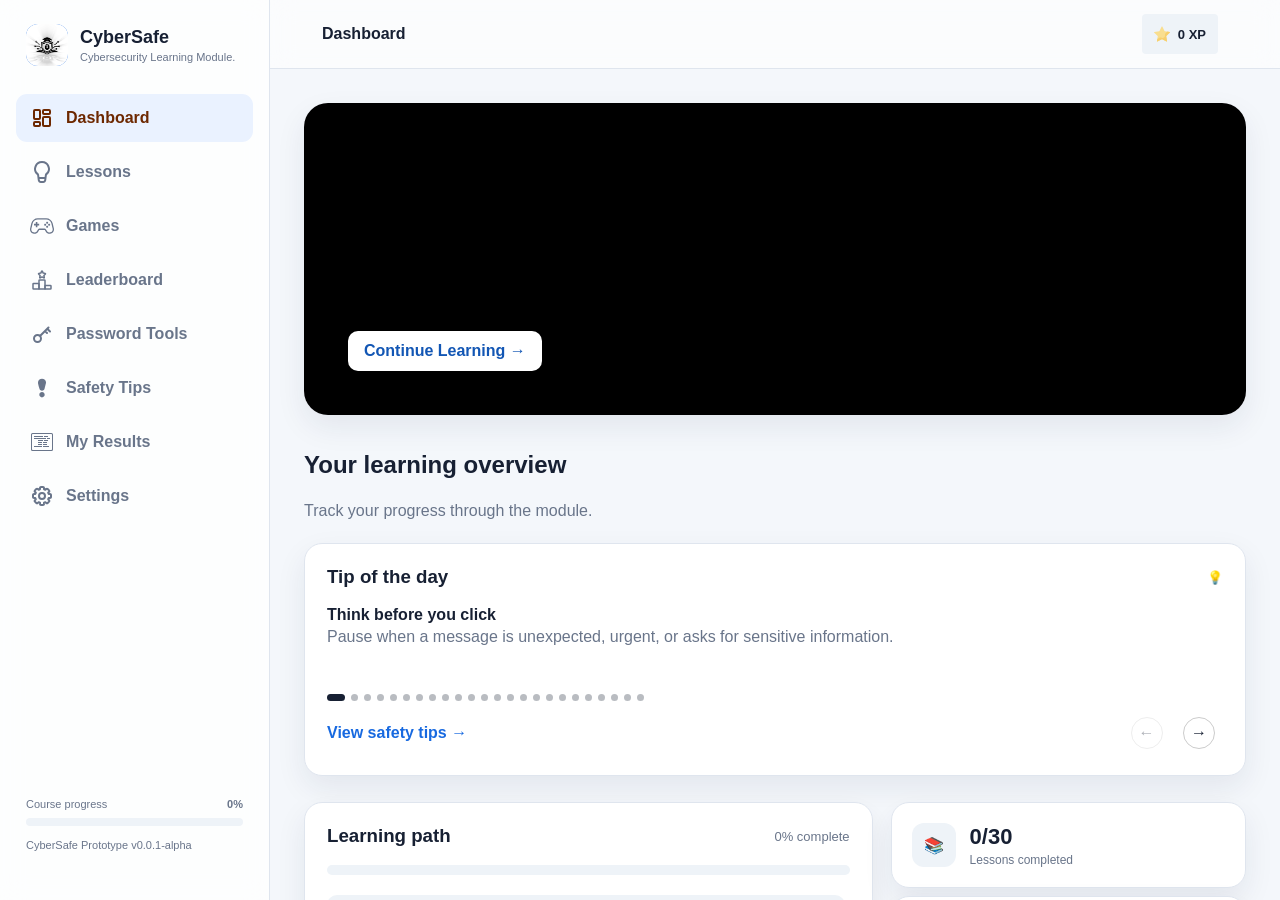
==== index.html @ 7347c038 "Initial commit" ====
<!DOCTYPE html>
<html lang="en">
<head>
  <meta charset="UTF-8">
  <meta name="viewport" content="width=device-width, initial-scale=1.0">
  <meta name="description" content="CyberSafe - Web-based Cybersecurity Learning Module">
  <title>CyberSafe | Cybersecurity Learning Module</title>
  <link rel="stylesheet" href="css/colors.css">
  <link rel="stylesheet" href="css/style.css">
  <link rel="stylesheet" href="css/BLASTACTS.css">
  <link rel="shortcut icon" id="favicon" href="favicon.ico">
</head>
<body>
  <div class="app-shell">
    <aside class="sidebar" id="sidebar">

      <div id="navbar2"></div>
      <div class="brand">
        <img src="" class="brand-icon" id="mainicon" alt="CS">
        <div>
          <strong id="titlename">CyberSafe</strong>
          <span>Cybersecurity Learning Module.</span>
        </div>
      </div>

      <nav class="nav">
        <button class="nav-item active" data-page="dashboard"><img src="img/vector/dashboard.svg" height="24" width="24" class="vector-nav" data-image="dashboard"> Dashboard</button>
        <button class="nav-item" data-page="lessons"><img src="img/vector/bulb.svg" height="24" width="24" class="vector-nav" data-image="bulb"> Lessons</button>
        <button class="nav-item" data-page="interactive"><img src="img/vector/game.svg" height="24" width="24" class="vector-nav" data-image="game"> Games</button>
        <button class="nav-item" data-page="leaderboard"><img src="img/vector/leaderboard.svg" height="24" width="24" class="vector-nav" data-image="leaderboard"> Leaderboard</button>
        <button class="nav-item" data-page="password"><img src="img/vector/password.svg" height="24" width="24" class="vector-nav" data-image="password"> Password Tools</button>
        <button class="nav-item" data-page="tips"><img src="img/vector/safety-tips.svg" height="24" width="24" class="vector-nav" data-image="safety-tips"> Safety Tips</button>
        <button class="nav-item" data-page="results"><img src="img/vector/results.svg" height="24" width="24" class="vector-nav" data-image="results"> My Results</button>
        <button class="nav-item" data-page="settings"><img src="img/vector/settings.svg" height="24" width="24" class="vector-nav" data-image="settings"> Settings</button>
      </nav>

      <div class="sidebar-footer">
        <div class="mini-progress">
          <div class="progress-row"><span>Course progress</span><strong id="sideProgress">0%</strong></div>
          <div class="progress-track"><div id="sideProgressBar" class="progress-fill"></div></div>
        </div>
        <p>CyberSafe Prototype v0.0.1-alpha</p>
      </div>
    </aside>

    <main class="main">
      <header id="topbar" class="topbar">
        <div id="navbar"></div>
        <div class="headbar">
          <button class="menu-btn" id="menuBtn" aria-label="Open menu">☰</button>
          <div class="breadcrumb" id="breadcrumb">Dashboard</div>
          <div class="top-actions">
            <div class="flexy-layout">
              <img src="img/vector/expstar.svg" alt="" height="16" width="16" class="vector_icon">
              <span id="topbar-exp">0 XP</span>
            </div>
          </div>
        </div>
      </header>
      <div id="heightmargin"></div>
      <div class="content" id="page-content">
        <section class="page active" id="dashboard">
          <div class="hero">
            <div>
              <span class="eyebrow">CYBERSAFE</span>
              <h1 id="heroTitle">Build your cyber awareness.</h1>
              <p id="heroDescription">Learn how to recognize phishing, scams, unsafe links, weak passwords, and other common online threats.</p>
              <button class="primary-btn" id="heroContinueLearning" data-go="lessons">Continue Learning →</button>
              <div class="hero-game-actions hidden" id="heroGameActions">
                <button class="primary-btn" type="button" onclick="wordHuntStart()">Play Word Hunt</button>
                <button class="primary-btn" type="button" id="heroHypeBlastButton" onclick="gameStart()">Play HYPE BLAST</button>
              </div>
            </div>
            <video id="vid" src="img/hero/CYBERSAFE_PROTOTYPE.mp4" loop autoplay muted></video>
          </div>

          <div class="section-heading">
            <div><h2>Your learning overview</h2><p>Track your progress through the module.</p></div>
          </div>
          <article class="panel tip-panel">
              <div class="panel-title">
                <h3>Tip of the day</h3>
                <span>💡</span>
              </div>

              <div class="daily-tip-content">
                <h4 id="dailyTipTitle"></h4>
                <p id="dailyTip"></p>
              </div>

              <div class="daily-tip-controls">
                <div id="dailyTipDots" class="daily-tip-dots"></div>

                
              </div>
              <div class="daily-tip-navigation">
                  <button class="text-btn" data-go="tips">
                    View safety tips →
                  </button>
                  <div>
                    <button id="dailyTipPrev" class="tip-nav-btn" aria-label="Previous tip">
                      &#8592;
                    </button>
                    <button id="dailyTipNext" class="tip-nav-btn" aria-label="Next tip">
                      &#8594;
                    </button>
                  </div>
                  
                </div>
              
            </article>

          

          <div class="dashboard-grid">
            <article class="panel">
              <div class="panel-title"><h3>Learning path</h3><span id="dashProgressText">0% complete</span></div>
              <div class="large-progress"><div id="dashProgressBar" class="progress-fill"></div></div>
              <div id="learningPath" class="path-list"></div>
            </article>
            <div class="stats-grid">
              <article class="stat-card" onclick="navigate('lessons')"><span class="stat-icon">📚</span><div><strong id="completedLessons">0/5</strong><span>Lessons completed</span></div></article>
              <article class="stat-card" onclick="navigate('interactive')"><span class="stat-icon">✓</span><div><strong id="whbestScore">0%</strong><span>Best Word hunt score</span></div></article>
              <article class="stat-card" onclick="navigate('password')"><span class="stat-icon">🔐</span><div><strong id="passwordChecks">0</strong><span>Password checks</span></div></article>
              <article class="stat-card" onclick="navigate('results')"><span class="stat-icon">⭐</span><div><strong id="points">0</strong><span>Experience</span></div></article>
              <article class="stat-card"><span class="stat-icon">🧱</span><div><strong id="blastHighScore">0</strong><span>HYPE BLAST high score</span></div></article>
            </div>
            

          </div>
          <article class="panel quiz-best-scores">
            <div class="panel-title"><h3>Quiz best scores</h3><span>Modules 1–5 and Final Boss</span></div>
            <div id="dashboardQuizScores" class="quiz-score-list"></div>
          </article>
        </section>

        <section class="page" id="lessons">
          <div class="page-header"><span class="eyebrow">LEARNING</span><h1>Cybersecurity Lessons</h1><p>Complete each short lesson and test what you learned.</p></div>
          <article class="panel lesson-quiz-action" id="lessonQuizAction" aria-live="polite">
            <div>
              <h2 id="lessonQuizActionTitle">Next quiz</h2>
              <p id="lessonQuizActionMessage">Complete lessons to unlock your next quiz.</p>
            </div>
            <button type="button" class="primary-btn" id="lessonQuizActionButton" disabled>Quiz locked</button>
          </article>
          <div id="lessonGrid" class="lesson-grid"></div>
          <div id="lessonDetail" class="panel lesson-detail hidden"></div>
          <article id="quizScoreboard" class="panel quiz-scoreboard hidden" aria-live="polite"></article>
        </section>

        <section class="page" id="interactive">
          <div class="page-header"><span class="eyebrow">Interactive Activity</span><h1>Games</h1><p>Select your activity and start playing! <b>More practices, More XP!</b></p></div> 
          <article class="activity-grid" id="other-games">
            <div class="activity-card beforestartquiz" id="beforeQuiz">
              <h2>CyberSafe Word Hunt</h2>
              <p>Welcome to the CyberSafe Word Hunt! Test your knowledge of cybersecurity terminology.</p> <p>Brainstorming with hunting word </p>
              <button class="primary-btn" id="startQuiz" onclick="wordHuntStart()">Start Word Hunt</button>
            </div>
            <div class="activity-card beforestartquiz" id="beforeQuiz">
              <h2>CyberSafe Phising Simulator</h2>
              <p>Welcome to the CyberSafe Word Hunt! Test your knowledge of cybersecurity terminology.</p> <p>Brainstorming with simulation of cybersecurity</p>
              <button class="primary-btn" id="phishingStartButton" onclick="phishingStart()">Start Simulation</button>
            </div>
            <div class="activity-card beforestartquiz" id="beforeQuiz">
              <h2>CyberSafe x HYPE BLAST</h2>
              <p>Welcome to the HYPE BLAST! Test your logic with cybersecurity questions.</p>
              <p id="hypeBlastLockMessage">Complete the Final Boss quiz to unlock HYPE BLAST.</p>
              <button class="primary-btn" id="startHypeBlast" onclick="gameStart()" disabled>Locked — complete Final Boss</button>
            </div>
          </article>
          <div class="page-header"><h1>Stock Quiz</h1><p>Select your quiz and start playing! <b>More practices, More XP!</b></p></div> 
          <article class="activity-grid" id="quiz">
            <div class="activity-card beforestartquiz" id="beforeQuiz">
              <h2>Cybersafe Quiz - Module 1</h2>
              <p>Welcome to the CyberSafe Quiz! Test your knowledge of cybersecurity best practices.</p><strong> You need to learn all lessons in module 1 before taking the quiz.</strong>
              <button class="primary-btn" id="startQuiz" data-module-quiz="1" onclick="startQuiz(1)">Retake Quiz</button>
            </div>
            <div class="activity-card beforestartquiz" id="beforeQuiz">
              <h2>Cybersafe Quiz - Module 2</h2>
              <p>Welcome to the CyberSafe Quiz! Test your knowledge of cybersecurity best practices.</p><strong> You need to learn all lessons in module 2 before taking the quiz.</strong>
              <button class="primary-btn" id="startQuiz" data-module-quiz="2" onclick="startQuiz(2)">Retake Quiz</button>
            </div>
            <div class="activity-card beforestartquiz" id="beforeQuiz">
              <h2>Cybersafe Quiz - Module 3</h2>
              <p>Welcome to the CyberSafe Quiz! Test your knowledge of cybersecurity best practices.</p><strong> You need to learn all lessons in module 3 before taking the quiz.</strong>
              <button class="primary-btn" id="startQuiz" data-module-quiz="3" onclick="startQuiz(3)">Retake Quiz</button>
            </div>
            <div class="activity-card beforestartquiz" id="beforeQuiz" >
              <h2>Cybersafe Quiz - Module 4</h2>
              <p>Welcome to the CyberSafe Quiz! Test your knowledge of cybersecurity best practices.</p><strong> You need to learn all lessons in module 4 before taking the quiz.</strong>
              <button class="primary-btn" id="startQuiz" data-module-quiz="4" onclick="startQuiz(4)">Retake Quiz</button>
            </div>
            <div class="activity-card beforestartquiz" id="beforeQuiz">
              <h2>Cybersafe Quiz - Module 5</h2>
              <p>Welcome to the CyberSafe Quiz! Test your knowledge of cybersecurity best practices.</p><strong> You need to learn all lessons in module 5 before taking the quiz.</strong>
              <button class="primary-btn" id="startQuiz" data-module-quiz="5" onclick="startQuiz(5)">Retake Quiz</button>
            </div>
            <div class="activity-card beforestartquiz" id="beforeQuiz">
              <h2>Cybersafe Quiz - Final Boss</h2>
              <p>Welcome to the CyberSafe Quiz! Test your knowledge of cybersecurity best practices.</p><strong> You need to learn all lessons before taking the quiz.</strong>
              <button class="primary-btn" id="startQuiz" data-final-quiz onclick="startQuiz(false)">Retake Quiz</button>
            </div>
          </article>
          
        </section>
        <div class="quiz-card panel" id="quizCard">
          <div id="quizheight"></div>
          <img src="img/vector/exit.svg" class="close-card" onclick="closeQuiz()">
          <div class="quiz-top"><span id="quizNumber">Question 1 of 8</span><span id="quizScore">Score: 0</span><span id="quizTimer" class="quiz-timer" role="timer" aria-label="Time remaining" aria-live="off">15s</span></div>
          <div class="quiz-progress"><div id="quizProgress"></div></div>
          <div id="quizContent"></div>
        </div>
        <section class="page" id="leaderboard">
          <div class="page-header">
            <span class="eyebrow">BEST OVERALL SCORES</span>
            <h1>Leaderboard</h1>
            <p>See the sample top scores and XP earned by your classmates.</p>
          </div>
          <div class="leaderboard-grid">
            <article class="panel leaderboard-panel">
              <div class="panel-title">
                <h2>HYPE BLAST</h2>
                <span>Highest score</span>
              </div>
              <div class="leaderboard-table-wrap">
                <table class="leaderboard-table">
                  <thead>
                    <tr><th scope="col">Rank</th><th scope="col">Student</th><th scope="col">Grade / Strand</th><th scope="col">Section</th><th scope="col">Score</th></tr>
                  </thead>
                  <tbody>
                    <tr><td><span class="leaderboard-rank">01</span></td><th scope="row">Nathan</th><td>12 · STEM</td><td>Reliable</td><td class="leaderboard-score">27,992</td></tr>
                    <tr><td><span class="leaderboard-rank">02</span></td><th scope="row">Juan</th><td>12 · HE</td><td>Innovative</td><td class="leaderboard-score">16,543</td></tr>
                  </tbody>
                </table>
              </div>
            </article>
            <article class="panel leaderboard-panel">
              <div class="panel-title">
                <h2>HIGHEST XP</h2>
                <span>Best XP score</span>
              </div>
              <div class="leaderboard-table-wrap">
                <table class="leaderboard-table">
                  <thead>
                    <tr><th scope="col">Rank</th><th scope="col">Student</th><th scope="col">Grade / Strand</th><th scope="col">Section</th><th scope="col">XP</th></tr>
                  </thead>
                  <tbody>
                    <tr><td><span class="leaderboard-rank">01</span></td><th scope="row">Cheska</th><td>12 · ICT</td><td>Modest</td><td class="leaderboard-score">2,122</td></tr>
                    <tr><td><span class="leaderboard-rank">02</span></td><th scope="row">Nicole</th><td>12 · HUMSS</td><td>Obedient</td><td class="leaderboard-score">1,921</td></tr>
                  </tbody>
                </table>
              </div>
            </article>
          </div>
          <p class="leaderboard-note">Sample leaderboard data for display only.</p>
        </section>

        <section class="page" id="password">
          <div class="page-header"><span class="eyebrow">SECURITY TOOL</span><h1>Password Tools</h1><p>Practice creating stronger passwords and learn why password security matters.</p></div>
          <div class="tools-grid">
            <article class="panel">
              <div class="panel-title"><h3>Password strength checker</h3><span>🔐</span></div>
              <label for="passwordInput">Enter a sample password</label>
              <div class="password-input"><input id="passwordInput" type="password" placeholder="Type a password"><button id="togglePassword">Show</button></div>
              <div class="strength-meter"><div id="strengthBar"></div></div>
              <strong id="strengthLabel">Enter a password</strong>
              <ul id="strengthDetails" class="check-list"></ul>
              <p class="notice">For safety, do not enter a real password you use for an important account.</p>
            </article>
            <article class="panel">
              <div class="panel-title"><h3>Password generator</h3><span>⚙</span></div>
              <label for="lengthRange">Length: <strong id="lengthValue">16</strong></label>
              <input id="lengthRange" type="range" min="8" max="32" value="16">
              <div class="option-list">
                <label><input type="checkbox" id="genUpper" checked> Uppercase letters</label>
                <label><input type="checkbox" id="genNumbers" checked> Numbers</label>
                <label><input type="checkbox" id="genSymbols" checked> Symbols</label>
              </div>
              <div class="generated"><span id="generatedPassword">Click Generate</span><button id="copyPassword">Copy</button></div>
              <button class="primary-btn full" id="generatePassword">Generate Password</button>
            </article>
          </div>
        </section>

        <section class="page" id="tips">
          <div class="page-header"><span class="eyebrow">QUICK REFERENCE</span><h1>Cyber Safety Tips</h1><p>Simple habits that can reduce common cybersecurity risks.</p></div>
          <div id="tipsGrid" class="tips-grid"></div>
        </section>

        <section class="page" id="results">
          <div class="page-header"><span class="eyebrow">YOUR ACTIVITY</span><h1>My Results</h1><p>Review your learning activity and quiz performance.</p></div>
          <div class="results-grid">
            <article class="panel result-main">
              <div class="panel-title"><h3>Overall progress</h3><strong id="resultPercent">0%</strong></div>
              <div class="large-progress"><div id="resultProgressBar" class="progress-fill"></div></div>
              <div class="result-stats">
                <div><strong id="resultLessons">0</strong><span>Lessons</span></div>
                <div><strong id="resultBestWH">0%</strong><span>WH Best score</span></div>
                <div><strong id="resultPhishingBestScore">0%</strong><span>Phishing Best score</span></div>
                <div><strong id="resultPoints">0</strong><span>XP</span></div>
                <div><strong id="resultBlastHighScore">0</strong><span>HYPE BLAST high score</span></div>
              </div>
            </article>
            <article class="panel quiz-best-scores">
              <div class="panel-title"><h3>Quiz best scores</h3><span>Modules 1–5 and Final Boss</span></div>
              <div id="resultsQuizScores" class="quiz-score-list"></div>
            </article>
          </div>
          <article class="panel">
            <div class="panel-title"><h3>Achievements</h3><span>🏆</span></div>
            <div id="badges" class="badges"></div>
          </article>
          <article class="panel activity-panel">
            <div class="panel-title"><h3>Recent activity</h3></div>
            <div id="activityLog"></div>
          </article>
        </section>

        <section class="page" id="settings">
          <div class="page-header"><span class="eyebrow">PREFERENCES</span><h1>Settings</h1><p>Customize the prototype experience.</p></div>
          <div class="panel settings-panel">
            <div class="setting-row"><div><strong>Theme</strong><span>Choose the appearance of CyberSafe.</span></div><select id="themeSelect"><option value="system">System</option><option value="light">Light</option><option value="dark">Dark</option></select></div>
            <div class="setting-row"><div><strong>Reset prototype data</strong><span>Clear lessons, quiz scores, experience, and activity.</span></div><button class="danger-btn" id="resetData">Reset Data</button></div>
          </div>
        </section>
      </div>
    </main>
  </div>

  <!-- Word Hunt Game. Credits from AI and Me from layout-->
  <main class="word-hunt-game" id="wordHuntCard">
    <header class="game-header">
      <div id="navbar3"></div>
      <div class="headercont">
        <img id="restart" type="button" src="img/vector/restart.svg" height="50" width="50">
        <h3>Word Hunt</h3>
        <img id="closewh" src="img/vector/exit.svg" class="close-card" onclick="wordHuntClose()">
      </div>
    
    </header>
    

    
    
    <div class="board-wrapper">
      <div id="board" class="board"
           role="group" aria-label="Word hunt letter grid"></div>
    </div>
    <p id="message" role="status" aria-live="polite">
      Tap a starting letter, then tap the ending letter.
    </p>
    <div class="grid-stats">
          <section class="stats">
            <div class="stat">
              <span>Score</span>
              <strong id="score">0</strong>
            </div>
            <div class="stat">
              <span>Found</span>
              <strong id="found">0 / 8</strong>
            </div>
            <div class="stat">
              <span>Time</span>
              <strong id="timer">02:00</strong>
            </div>
          </section>
        </div>
    <section class="word-section">
      <h2>Words to find</h2>
      <div id="word-list" class="word-list"></div>
    </section>

  </main>
  <!-- Word Hunt Game. Credits from AI and Me from layout-->
  <main class="word-hunt-game" id="phisingCard">
    <div id="navbar4"></div>
    <h3 class="centered-title">CyberSafe Simulator</h3>
    <img  src="img/vector/exit.svg" class="close-card" onclick="phishingClose()">

    <section class="stats">
      <div class="stat">
        <span>Scenario</span>
        <strong id="progress">1 / 5</strong>
      </div>
      <div class="stat">
        <span>Score</span>
        <strong id="phishingscore">0</strong>
      </div>
      <div class="stat">
        <span>Accuracy</span>
        <strong id="accuracy">0%</strong>
      </div>
    </section>

    <section class="email-card" id="game1">
      <div class="card-heading">
        <div>
          <p class="eyebrow">INCOMING MESSAGE</p>
          <h2 id="emailSubject">Loading email...</h2>
        </div>
        <span class="mail-icon">✉</span>
      </div>

      <div class="email-meta">
        <div class="avatar" id="avatar">?</div>
        <div class="sender-info">
          <strong id="sender">Sender</strong>
          <span id="emailAddress">sender@example.com</span>
        </div>
        <span class="tag" id="emailTag">Email</span>
      </div>

      <div class="email-body" id="emailBody"></div>

      <div class="clue-box">
        <strong>Investigator tip</strong>
        <p>Check the sender, links, urgency, requests, and context.</p>
      </div>

      <div class="decision-area" id="decisionArea">
        <h3>What is your assessment?</h3>
        <div class="decision-buttons">
          <button class="btn phishing" data-answer="phishing">
            ⚠ Phishing
          </button>
          <button class="btn legitimate" data-answer="legitimate">
            ✓ Legitimate
          </button>
        </div>
      </div>

      <div id="feedback" class="feedback" hidden aria-live="polite">
        <h3 id="feedbackTitle"></h3>
        <p id="feedbackText"></p>
        <div id="cluesFound"></div>
        <button id="nextBtn" class="btn primary">Next scenario →</button>
      </div>
    </section>

    <section class="rules" id="rules1">
      <h2>Remember these safety rules</h2>
      <ul>
        <li>Verify unexpected messages through an official channel.</li>
        <li>Inspect the actual sender address and link destination.</li>
        <li>Never share passwords or verification codes through email.</li>
        <li>Urgency and threats are common social-engineering tactics.</li>
      </ul>
    </section>

    <section id="results1" class="results" hidden>
      <div class="result-icon">✓</div>
      <p class="eyebrow">SIMULATION COMPLETE</p>
      <h2 id="resultHeading">Well done!</h2>
      <p id="resultSummary"></p>
      <button id="restartBtn" class="btn primary">Try again ↻</button>
    </section>

    
  </main>
  
  <!-- CyberSafe with Collab of HYPE BLAST-->
   <div class="game-content" id="blastCon">
    <div class="close-lay" id="navbar5">
      <img onclick="gameBlasterClose()" class="close-card" alt="close">
    </div>
            <div class="blastLog" id="blastLog">
              <input type="checkbox" id="showLogs">
            <span> Show Logs</span> 
            <h3 id="levelDisplay">Project Codename BLAST-GENEROUS (a.k.a HYPE BLAST)</h3>
            
            
            <h4 id="pieceinf"></h4>
            <p id="datainf"></p>
            </div>
            <div class="overlay"></div>
            <div class="quest">
                <h2>Questions</h2>
                <span id="subtag">Module</span>
                <p id="scenario_quiz" class="quiz-scenario"></p>
                <h3 id="quest-title">Question Title</h3>
                <div id="quest-options">
                    <button id="opt1" class="quest-option">Option 1</button>
                    <button id="opt2" class="quest-option">Option 2</button>
                    <button id="opt3" class="quest-option">Option 3</button>
                    <button id="opt4" class="quest-option">Option 4</button>
                </div>
                <p id="ansfeed" class="quiz-feedback" aria-live="polite"></p>
                <footer class="quest-score-footer" aria-live="polite">
                    <span>Current score: <strong id="questCurrentScore">0</strong></span>
                    <span id="questScorePoints">Correct answer: +500 points</span>
                </footer>
            </div>
            <div class="scorebox" id="scorebox">
                
                <div>
                <div class="score" id="highScore">High Score:</div></div>
                <div class="score" id="scoreDisplay">0</div>
                <div class="score" id="comboDisplay">Combo: 0</div>
            <div class="score" id="questogo">3 left cleared moves to get question</div></div>
            <canvas id="gameCanvas" width="500" height="500"></canvas>
            <canvas id="explosionCanvas"></canvas>
            <div id="pieceSelection">
                <canvas class="pieceCanvas" width="80" height="80" cancelable="true"></canvas>
                <canvas class="pieceCanvas" width="80" height="80" cancelable="true"></canvas>
                <canvas class="pieceCanvas" width="80" height="80" cancelable="true"></canvas>
            </div>
            
        </div>
        <div class="game-over hide" id="game-over">
            <h1>Game Over</h1>
            <table>
                <tr>
                    <th>Your Score</th>
                    <th>Lines Cleared</th>
                    <th>High Score</th>
                </tr>
                <tr>
                    <td id="finalScore">0</td>
                    <td id="finalLines">0</td>
                    <td id="finalHighScoreValue">0</td>
                </tr>
            </table>
            <p id="finalXp" class="game-over-xp">XP earned: 0</p>
            <button class="primary-btn" onclick="tryAgain()">Play Again</button>
            <button class="primary-btn" onclick="gameBlasterClose()">Close</button>
        </div>
  
    
  <div id="overlay"></div>
  <div id="toast" class="toast"></div>
  <!-- CyberSafe JS -->
   <script src="js/password_gen.js"></script>
   <script src="js/data/module1.js"></script>
   <script src="js/data/module2.js"></script>
   <script src="js/data/module3.js"></script>
   <script src="js/data/module4.js"></script>
   <script src="js/data/module5.js"></script>
   <script src="js/data/finalboss.js"></script>
   <script src="js/mainquiz.js"></script>
   <script src="js/otherinteractivity/phisingsimulation.js"></script>
  <script src="js/script.js"></script>
  <!-- Android Bridge / Android App requests -->
  <script>
    let navbarheight = 0;
        function updateMargins() {
            // Confirm the native interface bridge exists
            if (window.AndroidBridge) {
                document.getElementById("titlename").innerHTML = "CyberSafe Android"
                // Get DP measurements directly from Java
                const navBar = window.AndroidBridge.getStatusBarDp();
                
                navbarheight = navBar;
                // Apply heights as padding or margins
                document.getElementById("navbar").style.height = navBar + "px"
                document.getElementById("navbar2").style.height = navBar + "px"
                document.getElementById("navbar3").style.height = navBar + "px"
                document.getElementById("navbar4").style.height = navBar + "px"
                document.getElementById("quizheight").style.height = navBar + "px"
                document.getElementById("navbar5").style.marginTop = navBar + "px"
                document.getElementById("blastLog").style.top = navBar + "px"
                document.getElementById("heightmargin").style.height = document.getElementById("topbar").offsetHeight + "px"
            }
        }
        // Run immediately when script loads or during DOMContentLoaded
        window.addEventListener('DOMContentLoaded', updateMargins);
        document.getElementById("vid").addEventListener("loadeddata", () => {
            if (window.AndroidBridge) {
                AndroidBridge.allowWebView();
            }
        });
    </script>
  <script src="js/data/lessons.js"></script>
  <script src="js/lesson.js"></script>
  <script src="js/otherinteractivity/wordhunt.js"></script>
  <script src="js/data/tips.js"></script>
  <script src="js/dailyTip.js"></script>
  <script src="js/load.js"></script>

  <!-- HYPE-BLAST Base Logic, Front UI Functionality-->
  <!-- Game Grid -->
      <script src="js/grid/canPlacepiece.js"></script>
      <script src="js/grid/checkclearlines.js"></script>
      <script src="js/grid/clearablelines.js"></script>
      <script src="js/grid/placepiece.js"></script>
      <!-- Math Logic -->
      <script src="js/math/clientToGrid.js"></script>
      <script src="js/math/easeInOut.js"></script>
      <script src="js/math/probabilityRandomChoice.js"></script>
      <script src="js/math/gridDistance.js"></script>
      <script src="js/math/pattern.js"></script>
      <script src="js/math/probabilityRandomChoice.js"></script>
      <script src="js/math/randcolors.js"></script>
      <script src="js/math/randomPiece.js"></script>
      <script src="js/math/rotatePiece.js"></script>
      <script src="js/math/score.js"></script>
      <script src="js/math/wait.js"></script>
    <!-- Miscellanous -->
      <script src="js/misc/gameOver.js"></script>
      <script src="js/misc/settings.js"></script>
      <script src="js/misc/showLogs.js"></script>
    <!-- Render -->
      <script src="js/render/gameboard.js"></script>
        <script src="js/render/particle.js"></script>   
      <script src="js/render/piece.js"></script>
        <script src="js/render/tileImages.js"></script>
        <script src="js/render/rainbow.js"></script>
    <!-- User Interactions -->
      <script src="js/userinteractions/mousedown.js"></script>
      <script src="js/userinteractions/mousemove.js"></script>
      <script src="js/userinteractions/mouseup.js"></script>
      <script src="js/userinteractions/touchstart.js"></script>
      <script src="js/userinteractions/touchmove.js"></script>
      <script src="js/userinteractions/touchend.js"></script>
      <!--Load JS -->
      <script src="js/loadcanvas.js"></script>
    <!-- Quiz -->
    <script src="js/quiz.js"></script>
      <script src="localQuiz/mixed.js"></script>
      <script src="localQuiz/mod1.js"></script>
    <script src="localQuiz/mod2.js"></script>
    <script src="localQuiz/mod3.js"></script>
    <script src="localQuiz/mod4.js"></script>
    <script src="localQuiz/mod5.js"></script>
</body>
</html>
---- css/colors.css ----
:root {
    --bg: #f4f7fb;
    --surface: #ffffff;
    --surface-frosted: rgba(255, 255, 255, 0.8);
    --surface-2: #eef3f8;
    --text: #172033;
    --muted: #69758a;
    --border: #dfe5ee;
    --primary: #1769e0;
    --primary-2: #0e4fae;
    --success: #16845b;
    --success-2: #006e25;
    --danger: #c93636;
    --danger-2: #9b2222;
    --shadow: 0 12px 30px rgba(25, 44, 75, .08);
    --radius: 18px;
    --primary-text: #6d2800;
}
body.dark {
    --bg: #10151d; 
    --surface: #171e28; 
    --surface-frosted: rgba(23, 30, 40, 0.8);
    --surface-2: #202a37; 
    --text: #eef3fa;
    --muted: #9aa8ba; 
    --border: #2b3747; 
    --shadow: 0 12px 30px rgba(0,0,0,.18);
    --success: #7cff78;
    --success-2: #16845b;
    --danger: #d84c4c;
    --danger-2: #a84c4c;
    --primary-text: #ffb68d;
}
---- css/style.css ----
* { 
    box-sizing: border-box; 
    -webkit-tap-highlight-color: transparent;
    user-select: none;
    -ms-user-select: none;
}

html { 
    scroll-behavior: smooth; 
    overscroll-behavior: none;
}
body {
    margin: 0;
    font-family: Inter, "Segoe UI", Arial, sans-serif;
    color: var(--text);
    background: var(--bg);
    overscroll-behavior: none; 
    overflow: hidden;
}
button, input, select { 
    font: inherit; 
}
button {
    cursor: pointer; 
}
.app-shell { 
    min-height: 100vh; 
    display: flex; 
}

.sidebar {
    width: 270px; 
    min-height: 100vh; 
    position: fixed; 
    left: 0; 
    top: 0;
    background: var(--surface-frosted); 
    border-right: 1px solid var(--border);
    display: flex; 
    flex-direction: column; 
    padding: 24px 16px; 
    z-index: 20;
    backdrop-filter: blur(12px);
    overscroll-behavior: none;
}
.brand { 
    display: flex; 
    gap: 12px; 
    align-items: center; 
    padding: 0 10px 28px; 
}
.brand-icon {
    width: 42px; 
    height: 42px; 
    border-radius: 12px; 
    display: grid; 
    place-items: center;
    background: var(--primary); 
    color: white; 
    font-weight: 800;
}
.brand strong { 
    display: block; 
    font-size: 18px; 
}
.brand span { 
    display: block;
    color: var(--muted);
    font-size: 11px;
    margin-top: 3px; }

.nav {
    display: grid; 
    gap: 6px; 
}
.nav-item {
    border: 0;
    background: transparent; 
    color: var(--muted); 
    padding: 12px 14px;
    border-radius: 11px; 
    text-align: left; 
    display: flex; 
    gap: 12px; 
    align-items: center;
    font-weight: 650;
}
.nav-item:hover, .nav-item.active { 
    background: #eaf2ff; 
    color: var(--primary-text); 
}
.nav-item span { 
    width: 22px; 
    text-align: center; 
    font-size: 17px; 
}

.sidebar-footer { 
    margin-top: auto; 
    padding: 12px 10px; 
    color: var(--muted); 
    font-size: 11px; 
}
.progress-row { 
    display: flex; 
    justify-content: space-between; 
    gap: 10px; 
    margin-bottom: 8px; 
}
.progress-track, .large-progress, .quiz-progress {
    height: 8px; 
    background: var(--surface-2); 
    border-radius: 99px; 
    overflow: hidden;
}
.progress-fill { 
    height: 100%; 
    width: 0; 
    background: var(--primary); 
    border-radius: inherit; 
    transition: width .3s ease;
}

.main { 
    margin-left: 270px;
    min-width: 0; 
    flex: 1; 
    overflow: auto;
    height: 100vh;

}
.topbar {
    background: rgba(255,255,255,.6); 
    backdrop-filter: blur(12px);
    border-bottom: 1px solid var(--border); 
    position: fixed;
    top: 0; 
    z-index: 10;
    width: calc(100% - 270px);
    overscroll-behavior: none;
}
.headbar {
    height: 68px; 
    display: flex; 
    align-items: center; 
    justify-content: space-between;
    padding: 0 52px; 
}
.breadcrumb { 
    font-weight: 750; 
}
.top-actions { 
    display: flex; 
    align-items: center; 
    gap: 8px; 
    color: var(--muted); 
    font-size: 13px; 
}
.status-dot { 
    width: 8px; 
    height: 8px; 
    background: var(--success); 
    border-radius: 50%; 
}
.menu-btn { 
    display: none; 
    border: 0; 
    background: transparent; 
    font-size: 22px; 
}

.content { 
    max-width: 1280px; 
    margin: auto; 
    padding: 34px; 
    overflow-y: auto;
}
.page { 
    display: none; 
    animation: fade .2s ease; 
}
.page.active { 
    display: block; 
}
@keyframes fade { 
    from { 
        opacity: .4; 
        transform: translateY(4px); 
    } 
    to { 
        opacity: 1;
        transform: none; 
    } 
}
.flexy-layout{
    display: flex;
    align-items: center;
    gap: 8px;
    justify-content: center;
    margin: 0 10px;
    padding: 12px;
    background-color: var(--surface-2);
    border-radius: 4px;
}
#topbar-exp {
    font-weight: 600;
    color: var(--text);
}
.hero {
    display: flex; 
    justify-content: space-between; 
    align-items: center; 
    gap: 30px;
    padding: 44px; 
    border-radius: 24px; 
    color: white;
    background: black;
    box-shadow: var(--shadow); 
    overflow: hidden;
    position: relative;
}

.hero video{
    bottom: 0;
    position: absolute;
    top: 0;
    left: 0;
    width: 100%;
    z-index: 0;
    opacity: 1;
    right: 0;
    object-fit: cover;
    height: 100%;
    transition: opacity 0.3s ease;

}
.hero div{
    z-index: 2;
}
.hero div * {
    opacity: 0;
    transition: opacity 0.3s ease;
}
.hero .hero-game-actions,
.hero:hover div *{
    opacity: 1;
}
.hero:hover video{
    opacity: 0.4;
}
.hero div button{
    opacity: 1;
}
@media (hover: none) and (pointer: coarse) {
    .hero div *{
        opacity: 1;
    }
    .hero video{
        opacity: 0.4;
    }
    
    .autoplay-btn:hover{
        transform: scale(1);
    }
    
    .stat-card:hover{
        scale: 1;
    }
    .stat-card:active{
        scale: 1.03;
    }
    .answer:hover { 
        border-color: inherit; 
        background: inherit; 
    }
}
.hero h1 { 
    font-size: clamp(32px, 4vw, 52px); 
    margin: 8px 0 12px; 
    letter-spacing: -.04em; 
}
.hero p { 
    max-width: 650px; 
    line-height: 1.65; 
}
.hero-shield { 
    font-size: 120px; opacity: .92; 
}
.eyebrow { 
    color: var(--primary-text); 
    font-size: 11px; 
    letter-spacing: .14em; 
    font-weight: 800; 
}
.hero .eyebrow { 
    color: #ffd59d; 
}

.primary-btn, .danger-btn, .text-btn {
    border: 0; 
    border-radius: 10px; 
    padding: 11px 16px; 
    font-weight: 750;
}
.primary-btn { 
    background: var(--primary); 
    color: white; 
}
.hero .primary-btn { 
    background: white; 
    color: #1256b4; 
    margin-top: 12px; 
}
.primary-btn:hover { 
    background: var(--primary-2); 
}
.hero .primary-btn:hover {
    background: #edf5ff; 
}
.text-btn { 
    background: transparent; 
    color: var(--primary); 
    padding-left: 0;
}
.danger-btn { 
    background: #ffecec; 
    color: var(--danger); 
}
.full { 
    width: 100%; 
    margin-top: 16px; 
}

.section-heading, .page-header { 
    margin: 36px 0 20px; 
}
.page-header h1 { 
    font-size: 34px; 
    letter-spacing: -.03em; 
    margin: 6px 0; 
}
.page-header p, .section-heading p { 
    color: var(--muted); 
    margin: 5px 0; 
}

.stats-grid { 
    display: block; 
}
.stat-card, .panel {
    background: var(--surface); 
    border: 1px solid var(--border); 
    border-radius: var(--radius);
    box-shadow: var(--shadow);
    margin: 8px 0;
}
@keyframes lesson-detail-animation {
    from{
        opacity: 0; 
        transform: translate(-50%, -30%);
    }
    to{
        opacity: 1; 
        transform: translate(-50%, -50%);
    }
}

@keyframes lesson-detail-animationOut {
    from{
        opacity: 1; 
        transform: translate(-50%, -50%);
    }
    to{
        opacity: 0; 
        transform: translate(-50%, -30%);
    }
}
.panel.lesson-detail , .quiz-card {
    position: fixed;
    top: 50%;
    left: 50%;
    z-index: 60;
    width:60%;
    transform: translate(-50%, -50%);
    animation: lesson-detail-animation .6s ease;
    overflow: hidden;
}
.stat-card { 
    padding: 20px; 
    display: flex; 
    align-items: center; 
    gap: 14px; 
    cursor: pointer;
    transition: scale 0.3s ease;
}
.stat-card:hover{
    scale: 1.03;
}
.stat-icon { 
    width: 44px; 
    height: 44px; 
    display: grid; 
    place-items: center; 
    background: var(--surface-2); 
    border-radius: 12px; 
}
.stat-card strong { 
    display: block;
    font-size: 22px; 
}
.stat-card span:last-child { 
    display: block; 
    color: var(--muted); 
    font-size: 12px; 
    margin-top: 3px; 
}

.dashboard-grid, .tools-grid, .results-grid { 
    display: grid; 
    grid-template-columns: 1fr 1fr;
    grid-template-areas: "article div"; 
    gap: 18px; 
    align-items: start;
    margin-top: 18px; 
}
.dashboard-grid{
    height: 600px;
    grid-template-columns: 1.6fr 1fr;
}
article.pane{
    grid-area: article;
}
.stats-grid{
    grid-area: div;
}
.panel { 
    padding: 22px; 
}
.panel-title { 
    display: flex; 
    justify-content: space-between; 
    align-items: center; 
    gap: 12px; 
    margin-bottom: 18px; 
}
.panel-title h3 { 
    margin: 0; 
}
.panel-title span, .panel-title strong { 
    color: var(--muted); 
    font-size: 13px; 
}
.panel#lessonQuizAction{
    background: linear-gradient(to right, var(--surface) 70%, rgba(23, 105, 224, 0.4));
}
.large-progress { 
    height: 10px; 
}
.path-list { 
    margin-top: 20px; 
    display: grid; 
    gap: 9px; 
    height: 480px;
    overflow-y: scroll;
}
.path-item {
    display: flex; 
    align-items: center; 
    gap: 12px; 
    padding: 11px;
    border-radius: 10px; 
    background: var(--surface-2);
    margin-right: 5px;
}
.path-check { 
    width: 25px; 
    height: 25px; 
    display: grid; 
    place-items: center; 
    border-radius: 50%; 
    background: #d7e3f5; 
    color: #60708a; 
    font-size: 12px; 
}
.path-item.done .path-check { 
    background: var(--success); 
    color: white; 
}
.tip-panel p { 
    color: var(--muted); 
    line-height: 1.7; 
}

.lesson-grid, .activity-grid { 
    display: grid; 
    grid-template-columns: repeat(3, 1fr); 
    gap: 18px; 
}
.lesson-card , .activity-card { 
    padding: 22px; 
    background: var(--surface); 
    border: 1px solid var(--border); 
    border-radius: var(--radius); 
    box-shadow: var(--shadow);
 }
.lesson-number { 
    color: var(--primary); 
    font-size: 12px; 
    font-weight: 800; 
}
.lesson-card h3 { 
    margin: 8px 0; 
}
.lesson-card p { 
    color: var(--muted); 
    line-height: 1.55; 
    font-size: 14px; 
    min-height: 66px; 
}
.lesson-card .card-footer { 
    display: flex; 
    justify-content: space-between; 
    align-items: center; 
}
.activity-card h2 {
    text-align: center;
}
.activity-card button {
    width: 100%;
}
.badge { 
    padding: 5px 8px; 
    border-radius: 99px; 
    background: var(--surface-2); 
    color: var(--muted); 
    font-size: 11px; font-weight: 700; 
}
.badge.done { 
    background: #dff4ea; 
    color: var(--success); 
}
.lesson-detail { 
    margin-top: 18px; line-height: 1.7; 
}
.lesson-detail h2 { 
    margin-top: 0; 
}
.lesson-detail li {
    margin: 8px 0; 
}

.quiz-card { 
    max-width: 820px; 
    margin: 20px auto; 
    display: none;
}
.quiz-top { 
    display: flex; 
    justify-content: space-between; 
    align-items: center;
    gap: 12px;
    color: var(--muted); 
    font-weight: 700; 
    font-size: 13px; 
    position: relative;
}
.quiz-timer {
    color: var(--primary);
    font-variant-numeric: tabular-nums;
    font-size: 1rem;
}
.quiz-timer.is-urgent {
    color: var(--danger, #d14343);
}
.lesson-icon {
    position: absolute;
    top: 50%;
    left: 90%;
    transform: translate(-50%, -50%);
    height: 100%;
    width: 100%;
    text-align: center;
    font-size: 15rem;
    z-index: 0;
    opacity: 0.3
}
.lesson-detail .lesson-icon{
    z-index: -1;
    opacity: 0.2;
    top: 30%;
}
.lesson-detail .close-card{
    background: none;
}
.lesson-height{
    height: var(--navbar-height);
}
.lesson-card{
    position: relative;
    overflow: hidden;
}
.card-footer{
    position: relative;
    z-index: 1;
}
.quiz-progress { 
    margin: 15px 0 30px; 
}
.quiz-progress div { 
    height: 100%; 
    width: 0; 
    background: var(--primary); 
    transition: width .25s; 
}
.quiz-scoreboard {
    margin-top: 24px;
}
.quiz-scoreboard h2 {
    margin: 0;
}
.scoreboard-chart {
    height: 18px;
    margin: 16px 0;
    overflow: hidden;
    background: var(--surface-2);
    border-radius: 99px;
}
.scoreboard-chart-fill {
    height: 100%;
    background: var(--success);
    border-radius: inherit;
    transition: width .4s ease;
}
.scoreboard-stats {
    display: grid;
    grid-template-columns: repeat(3, minmax(0, 1fr));
    gap: 12px;
}
.scoreboard-stats div {
    padding: 12px;
    background: var(--surface-2);
    border-radius: 8px;
}
.scoreboard-stats strong,
.scoreboard-stats span {
    display: block;
}
.scoreboard-stats strong {
    font-size: 20px;
}
.scoreboard-stats span {
    margin-top: 4px;
    color: var(--muted);
    font-size: 12px;
}
.quiz-best-scores {
    margin-top: 18px;
}
.quiz-score-list {
    display: grid;
    gap: 12px;
}
.quiz-best-score {
    display: grid;
    grid-template-columns: minmax(100px, 1fr) minmax(100px, 2fr) 48px;
    align-items: center;
    gap: 12px;
    font-size: 13px;
}
.quiz-best-score-track {
    height: 10px;
    overflow: hidden;
    background: var(--surface-2);
    border-radius: 99px;
}
.quiz-best-score-fill {
    height: 100%;
    background: var(--primary);
    border-radius: inherit;
    transition: width .3s ease;
}
.quiz-best-score strong {
    text-align: right;
}
.question { 
    font-size: 24px; 
    line-height: 1.35; 
    margin-bottom: 20px; 

}
.scenario { 
    background: var(--surface-2); 
    padding: 16px; 
    border-radius: 12px; 
    line-height: 1.6; 
    margin-bottom: 18px; 
}
.answers { 
    display: grid;
    gap: 10px; 
}
.answer {
    width: 100%; 
    text-align: left; 
    padding: 14px;
    border: 1px solid var(--border);
    border-radius: 11px; 
    background: var(--surface); 
    color: var(--text);
}
.answer:hover { 
    border-color: var(--primary); 
    background: #f3f7ff; 
}
.answer.correct { 
    border-color: var(--success); 
    background: #e8f7f0; 
}
.answer.wrong { 
    border-color: var(--danger); 
    background: #ffeded; 
}
.feedback { 
    margin-top: 16px; 
    padding: 13px; 
    border-radius: 10px; 
}
.feedback.good { 
    background: #e8f7f0; 
    color: var(--success-2); 
}
.feedback.bad { 
    background: #ffeded; 
    color: var(--danger); 
}

.tools-grid { 
    grid-template-columns: 1fr 1fr; 
}
label { 
    display: block; 
    font-weight: 700; 
    font-size: 13px; 
    margin-bottom: 8px; 
}
.password-input { 
    display: flex; 
    border: 1px solid var(--border); 
    border-radius: 10px; 
    overflow: hidden; 
}
.password-input input { 
    min-width: 0; 
    flex: 1; 
    border: 0; 
    outline: 0; 
    padding: 12px; 
    background: var(--surface); 
    color: var(--text); 
}
.password-input button { 
    border: 0; 
    background: var(--surface-2); 
    padding: 0 12px; 
    color: var(--muted); 
}
.strength-meter { 
    height: 9px; 
    background: var(--surface-2); 
    border-radius: 99px; 
    margin: 15px 0 8px; 
    overflow: hidden; 
}
.strength-meter div { 
    height: 100%; 
    width: 0; 
    transition: .2s; 
}
.check-list { 
    padding-left: 18px; 
    color: var(--muted); 
    line-height: 1.8; 
}
.notice { 
    font-size: 12px; 
    color: var(--muted); 
    background: #fff6dd; 
    padding: 10px; border-radius: 9px; 
}
input[type=range] { 
    width: 100%; 
}
.option-list {
    display: grid; 
    gap: 8px; 
    margin: 18px 0; 
}
.option-list label { 
    font-weight: 500; 
}
.quiz-card .close-card{
    display: inline;
    margin: 12px 0;
}
.generated { 
    display: flex; 
    align-items: center; 
    gap: 8px; 
    padding: 13px; 
    background: var(--surface-2); 
    border-radius: 10px; 
}
.generated span { 
    flex: 1; 
    overflow: hidden; 
    text-overflow: ellipsis; 
    white-space: nowrap; 
    font-family: Consolas, monospace; 
}
.generated button { 
    border: 0; 
    background: var(--surface); 
    padding: 7px 10px; 
    border-radius: 7px; 
}

.tips-grid { 
    display: grid; 
    grid-template-columns: repeat(3, 1fr); 
    gap: 16px; 
}
.tip-card { 
    padding: 20px; 
    background: var(--surface); 
    border: 1px solid var(--border); 
    border-radius: var(--radius); 
}
.tip-card .tip-icon { 
    font-size: 28px; 
}
.tip-card h3 { 
    margin-bottom: 8px; 
}
.tip-card p { 
    color: var(--muted); 
    line-height: 1.6; 
}

.result-stats { 
    display: flex;
    flex-wrap: wrap;
    justify-content: center;
    gap: 10px; 
    margin-top: 22px; 
}
.result-stats div { 
    background: var(--surface-2); 
    padding: 14px; 
    border-radius: 10px; 
    text-align: center; 
    min-width: 100px;
}
.result-stats strong { 
    display: block; 
    font-size: 21px; 
}
.result-stats span { 
    color: var(--muted); 
    font-size: 12px; 
}
.badges { 
    display: flex; 
    flex-direction: column; 
    gap: 10px; 
}
.badge-item { 
    padding: 12px; 
    border-radius: 12px; 
    background: var(--surface-2); 
    color: var(--muted); 
    opacity: .5; 
}
.badge-item.unlocked { 
    opacity: 1; 
    background: #fff4c8; 
    color: #765b00; 
}
.activity-panel { 
    margin-top: 18px; 
}
.activity-item { 
    display: flex; 
    justify-content: space-between; 
    gap: 15px; 
    padding: 13px 0;
    border-bottom: 1px solid var(--border); 
}
.activity-item:last-child { 
    border-bottom: 0; 
}
.activity-item span { 
    color: var(--muted); 
    font-size: 12px; 
}

.settings-panel { 
    max-width: 850px; 
}
.setting-row { 
    display: flex; 
    align-items: center; 
    justify-content: space-between; 
    gap: 20px; 
    padding: 20px 0; 
    border-bottom: 1px solid var(--border); 
}
.setting-row:last-child { 
    border-bottom: 0; 
}
.setting-row strong, .setting-row span { 
    display: block; 
}
.setting-row span { 
    color: var(--muted); 
    font-size: 13px; 
    margin-top: 4px; 
}
select { 
    border: 1px solid var(--border); 
    background: var(--surface); 
    color: var(--text); 
    padding: 10px; 
    border-radius: 9px; 
}

.toast {
    position: fixed; 
    right: 24px; 
    bottom: 24px; 
    padding: 13px 17px; 
    background: #172033;
    color: white; 
    border-radius: 10px; 
    opacity: 0; 
    transform: translateY(10px);
    pointer-events: none; 
    transition: .2s; 
    z-index: 100;
}
.toast.show { 
    opacity: 1; transform: none; 
}

.hidden { 
    display: none !important; 
}

body.dark .topbar { 
    background: rgba(23,30,40,.9); 
}
body.dark .nav-item:hover, body.dark .nav-item.active { 
    background: #1e3557; 
}
body.dark .hero .primary-btn { 
    background: #eef3fa; 
    color: #164f9c; 
}
body.dark .notice { 
    background: #3b321a; 
}
.dark .feedback.good { 
    background: #092016; 
    color: #e8f7f0; 
}
.dark .feedback.bad { 
    background: #1f0a0a; 
    color: #ffeded; 
}
@media (hover: hover)  {

    body.dark .answer:hover { 
        background: #1c2c43; 
        color: white;
    }
}
@keyframes overlay-animationOut {
    from{
        opacity: 1; 
        transform: translate3d(0%, 0%,0);
    }
    to{
        opacity: 0; 
        transform: translate3d(0%, 20%, 0);
    }
}
#overlay{
    backdrop-filter: blur(0) brightness(1);
    display: block;
    position: fixed;
    top: 0;
    left: 0;
    right: 0;
    bottom: 0;
    transition: opacity .4s  ease-out, backdrop-filter .4s ease-out;
    z-index: -5;
    opacity: 0;
}
#overlay.activetask{
    z-index: 10;
    backdrop-filter: blur(0) brightness(0.5);
    opacity: 1;
}
#overlay.active{
    z-index: 50;
    backdrop-filter: blur(8px) brightness(0.8);
    opacity: 1;
}
#overlay.blast{
    background-color: var(--surface-frosted);
    opacity: 1;
    z-index: 21;
    backdrop-filter: blur(8px) brightness(0.8);
    animation: overlay-animationOut 0.4s ease-in reverse;
}
.dark .menu-btn{
    filter: invert(100%);
}
.dark .answer.correct{
    color: white;
    background: #16845b;
}
.dark .answer.wrong{
    color: white;
    background: #e62b2b;
}
.module-section .modtitletxt, .module-section span {
    display: block;
    margin: 0px 12px;
}
.module-section{
    position: relative;
}
.autoplay-btn{
    position: absolute;
    right: 5%;
    top: 5%;
    cursor: pointer;
    background-color: var(--surface-2);
    padding: 8px;
    border-radius: 10%;
    transition: transform 0.2s ease;
}
.autoplay-btn:hover{
    transform: scale(1.1);
}
.button-layout{
    margin: 12px 0;
    border-radius: 6px;
    padding: 20px;
    margin: 0px 12px;
    display: inline-block;
}
.button-layout button{
    margin: 0 8px;
    display: inline-block;
}
@keyframes menu-btn-anim {
    0%{
        transform: translateY(-10%);
    }
    100%{
        transform: translateY(5%);
    }
}
@keyframes menu-btn-anim2 {
    0%{
        transform: translateY(-20%);
    }
    100%{
        transform: translateY(0);
    }
}
.stat-card:nth-child(1) .stat-icon { 
    animation: menu-btn-anim 1.2s ease-in-out 100ms infinite alternate;
}
.stat-card:nth-child(2) .stat-icon { 
    animation: menu-btn-anim 1.2s ease-in-out 200ms infinite alternate;
}
.stat-card:nth-child(3) .stat-icon { 
    animation: menu-btn-anim 1.2s ease-in-out 300ms infinite alternate;
}
.stat-card:nth-child(4) .stat-icon { 
    animation: menu-btn-anim 1.2s ease-in-out 400ms infinite alternate;
}
.stat-card:nth-child(5) .stat-icon { 
    animation: menu-btn-anim 1.2s ease-in-out 500ms infinite alternate;
}
.stat-card:nth-child(1) { 
    animation: menu-btn-anim2 0.1s ease-in-out 100ms forwards;
}
.stat-card:nth-child(2) { 
    animation: menu-btn-anim2 0.2s ease-in-out 200ms forwards;
}
.stat-card:nth-child(3) { 
    animation: menu-btn-anim2 0.3s ease-in-out 300ms forwards;
}
.stat-card:nth-child(4) { 
    animation: menu-btn-anim2 0.4s ease-in-out 400ms forwards;
}
.stat-card:nth-child(5) { 
    animation: menu-btn-anim2 0.5s ease-in-out 400ms forwards;
}
.dark #copyPassword{
    color: white;
}
.dark .badge.done{
    background: #16845b; 
    color: white;
}

.primary-btn:disabled {
    opacity: 0.5;
    cursor: not-allowed;
}

@media (max-width: 1000px) {
    .sidebar { 
        transform: translateX(-100%); 
        transition: .25s; box-shadow: var(--shadow); 
    }
    .sidebar.open { 
        transform: none; 
    }
    
    .topbar{
        width: 100%;
    }
    .main { 
        margin-left: 0; 
    }
    .menu-btn { 
        display: block; 
    }
    .headbar { 
        gap: 14px; 
    }
    .stats-grid { 
        grid-template-columns: repeat(2, 1fr); 
    }
    .lesson-grid, .tips-grid { 
        grid-template-columns: repeat(2, 1fr); 
    }
}
@media (max-width: 680px) { 
    .content { 
        padding: 20px 14px; 
    }
    .dashboard-grid{
        height: auto;
    }
    .sidebar{
        width: 75%;
    }
    .headbar {
        padding: 0 16px; 
    }
    .hero {
        padding: 28px; 
    }
    .hero-shield { 
        display: none; 
    }
    .dashboard-grid, .tools-grid, .results-grid { 
        grid-template-columns: 1fr; 
        grid-template-areas: "div" "article";
    }
    .stats-grid, .lesson-grid, .tips-grid, .activity-grid { 
        grid-template-columns: 1fr; 
    }
    .page-header h1 { 
        font-size: 29px; 
    }
    .setting-row { 
        align-items: flex-start; 
        flex-direction: column; 
    }
    .panel.lesson-detail , .quiz-card {
        width: 100%;
        height: 100%; 
        overflow: scroll;
        margin: 0;
        border: none;
        border-radius: 0;
    }
    .panel.lesson-detail::-webkit-scrollbar , .quiz-card::-webkit-scrollbar{
        display: none;
    }
    .result-stats { 
        grid-template-columns: repeat(2, 1fr); 
    }
    .scoreboard-stats {
        grid-template-columns: 1fr;
    }
    .quiz-best-score {
        grid-template-columns: minmax(78px, 1fr) minmax(60px, 2fr) 42px;
        gap: 8px;
        font-size: 12px;
    }
    .quiz-card .close-card{
        width: 30px;
        height: 30px;
    }
    .button-layout{
        display: flex;
        justify-content: center;
    }
    .button-layout button {
        margin: 4px;
    }
    .autoplay-btn{
        position: static;
    }
    
    .panel#lessonQuizAction{
        background: linear-gradient(to bottom, var(--surface) 70%, rgba(23, 105, 224, 0.4));
    }
    .flexy-layout{
        padding: 6px;
    }

}

.word-hunt-game {
    width: 80%;
    grid-template-columns: repeat(4, 1fr);
    grid-template-rows: repeat(5, 1fr);
    gap: 8px;
    position: fixed;
    top: 50%;
    left: 50%;
    transform: translate(-50%, -50%);
    z-index: 80;
    height: 80%;
    background: var(--surface);
    border-radius: 14px;
    box-shadow: var(--shadow);
    border-radius: 12px;
    padding: 50px;
    align-items: center;
    display: none;
}

.word-hunt-game.active {
    display: grid;
    animation: lesson-detail-animation .6s ease;
}
.game-header {
    grid-column-start: 4;
    grid-row-start: 1;
  text-align: center;
  margin-bottom: 24px;
  
}

.logo {
  color: var(--accent);
  font-weight: 800;
  letter-spacing: 1px;
}

h1 {
  font-size: clamp(1.6rem, 5vw, 2.2rem);
  margin: 12px 0 8px;
}

p {
  color: var(--muted);
  line-height: 1.5;
}

.stats {
    display: grid;
    grid-template-columns: repeat(3, 1fr);
    gap: 10px;
}

.grid-stats {
    grid-column-start: 4;
    grid-row-start: 3;
}

.stat {
  background: var(--panel);
  border: 1px solid #273751;
  padding: 14px 8px;
  border-radius: 14px;
  text-align: center;
}

.stat span {
  display: block;
  font-size: 0.8rem;
  color: var(--muted);
}

.stat strong {
  display: block;
  font-size: 1.35rem;
  margin-top: 5px;
}

#timer {
  color: var(--accent);
}

#message {
  min-height: 48px;
  text-align: center;
  margin: 18px 0;
}

.board-wrapper {
  width: 80%;
  border-radius: 14px;
  grid-column: span 3 / span 3;
    grid-row: span 5 / span 5;
}

.board {
  display: grid;
  grid-template-columns: repeat(13, minmax(0, 1fr));
  gap: 3px;
  padding: 8px;
  background: var(--panel);
  border-radius: 14px;
  user-select: none;
  -webkit-user-select: none;
}

.cell {
  display: grid;
  place-items: center;
  aspect-ratio: 1;
  min-width: 0;
  padding: 0;
  border: 1px solid transparent;
  border-radius: 5px;
  background: var(--cell);
  color: var(--text);
  font: 700 clamp(0.58rem, 2.5vw, 2rem) monospace;
  cursor: crosshair;
  touch-action: none;
  user-select: none;
  -webkit-user-select: none;
}


.cell:hover,
.cell:focus-visible {
  border-color: var(--accent);
  outline: none;
}
.cell.selected {
  background: #40d9ff;
  border-color: #146582;
}
.dark .cell.selected {
  background: #146582;
  border-color: #40d9ff;
}

.cell.found {
  background: #145b46;
  color: #51e6a3;
  border-color: #278767;
}

.word-section {
  margin: 24px 0;
  grid-row: span 2 / span 2;
    grid-column-start: 4;
    grid-row-start: 4;
    overflow-y: auto;
}
::-webkit-scrollbar {
  width: 6px;
}
::-webkit-scrollbar-thumb {
  background: var(--border);
  border-radius: 3px;
}
.word-section h2 {
  font-size: 1.1rem;
}

.word-list {
  display: flex;
  flex-wrap: wrap;
  gap: 9px;
}

.word {
  padding: 9px 12px;
  border-radius: 9px;
  background: var(--panel);
  border: 1px solid #273751;
  color: var(--text);
  font-size: 0.85rem;   
  font-weight: 650;
}

.word.found {
  color: var(--green);
  text-decoration: line-through;
  border-color: #278767;
}

#restart {
    padding: 14px;
    border: 0;
    border-radius: 12px;
    cursor: pointer;
}

#restart:hover {
  filter: brightness(1.1);
}

#restart:focus-visible {
  outline: 2px solid white;
  outline-offset: 3px;
}

/* Reveal hidden words when time runs out */
.cell.revealed {
  background: #59421c;
  color: #ffdb83;
  border-color: #d9a441;
}

/* Distinguish revealed words from found words */
.word.revealed-word {
  background: #382d1b;
  color: #ffdb83;
  border-color: #d9a441;
  text-decoration: underline;
  text-decoration-style: dashed;
}
.word-hunt-game p#message {
    grid-column-start: 4;
    grid-row-start: 2;
}   

.cell.correct {
  background-color: #22c55e;
  color: #ffffff;
  border-color: #16a34a;
}


.word.found {
  color: #16a34a;
  background-color: #dcfce7;
  border: 1px solid #22c55e;
  text-decoration: line-through;
  opacity: 1;
}

.hero p {
    color: white;
}
.close-card{
    width: 30px;
    margin: 16px;
    background: var(--surface);
    height: 30px;
    cursor: pointer;
    opacity: 0.7;
}
.close-card:hover{
    opacity: 1;
}

.daily-tip-content {
  min-height: 76px;
  overflow: hidden;
}

#dailyTip {
  margin: 0;
  line-height: 1.6;
  animation: dailyTipEnter 250ms ease;
}

#dailyTipTitle{
    margin: 0;
    animation: dailyTipEnter 250ms ease;
    width: 100%;
}

.daily-tip-controls {
  display: flex;
  align-items: center;
  justify-content: space-between;
  gap: 12px;
  margin: 12px 0;
}

.daily-tip-dots {
  display: flex;
  align-items: center;
  gap: 6px;
}
.headercont .close-card{
    margin: 0;
    height: 50px;
}
.daily-tip-dot {
  width: 7px;
  height: 7px;
  padding: 0;
  border: 0;
  border-radius: 50%;
  background: var(--text);
  opacity: 0.3;
  cursor: pointer;
}

.daily-tip-dot.active {
  width: 18px;
  border-radius: 8px;
  opacity: 1;
}

.daily-tip-navigation {
  display: flex;
  gap: 8px;
  align-items: center;
  justify-content: space-between;
}

.tip-nav-btn {
  width: 32px;
  height: 32px;
  border: 1px solid var(--border-color, #ccc);
  border-radius: 50%;
  background: transparent;
  color: inherit;
  cursor: pointer;
  margin: 0 8px;
}

.tip-nav-btn:disabled {
  opacity: 0.35;
  cursor: not-allowed;
}

.module-progress {
  display: flex;
  align-items: center;
  gap: 10px;
  margin: 30px 12px;
}

.module-progress-text {
  font-size: 0.8rem;
  white-space: nowrap;
  opacity: 0.75;
}

.module-progress-track {
  flex: 1;
  height: 5px;
  overflow: hidden;
  border-radius: 10px;
  background: var(--border-color, #ddd);
}

.module-progress-fill {
  height: 100%;
  border-radius: inherit;
  background: var(--primary-color, #16a34a);
  transition: width 250ms ease;
}
.headercont{
    display: flex;
    justify-content: space-between;
    align-items: center;
}

@keyframes dailyTipEnter {
  from {
    opacity: 0;
    transform: translateY(12px);
  }
  to {
    opacity: 1;
    transform: translateY(0);
  }
}

@media (prefers-reduced-motion: reduce) {
  #dailyTip {
    animation: none;
  }
}

@media (max-width: 540px) {
  .board {
    gap: 2px;
    padding: 5px;
  }

  .cell {
    border-radius: 3px;
    font: 700 clamp(1.5rem, 3.5vw, 18.9rem) sans-serif
  }
  #restart {
    padding: 10px;
    font-size: 0.9rem;
  }
  .board-wrapper {
    width: 100%;
    
  }
  .word-hunt-game{
    width: 100%;
    height: 100%;
    overflow-y: scroll;
  }
  .word-section{
    overflow: hidden;
  }
  .word-section,.stats{
    padding: 0 20px;
  }
  .game-header{
    padding-bottom: 20px;
  }
  .word-hunt-game.active{
    display: block;
    padding: 0;
    padding-top: 20px;
  }
  .word-hunt-game .close-card{
    margin: 0 6px;
  }
  .word-hunt-game .stat{
    padding: 2px;
    border: none;
  }
    .word-list{
        flex-wrap: nowrap;
        margin: 0 12px;
        width: 100%;
        overflow: scroll;
    }
    .word-list::-webkit-scrollbar {
        display: none;
    }
    .word-list::-webkit-scrollbar-thumb {
        display: none;
    }
}



.container {
  width: min(100% - 32px, 760px);
  margin: 36px auto;
}

.intro {
  margin-bottom: 24px;
}

.eyebrow {
  color: var(--blue);
  font-size: 11px;
  font-weight: 800;
  letter-spacing: 1.8px;
}

h1 {
  margin: 4px 0 12px;
  font-size: clamp(30px, 7vw, 44px);
  line-height: 1.2;
}

h1 span {
  color: var(--blue);
}

.intro > p:last-child {
  max-width: 560px;
  color: var(--muted);
}

.stats {
  display: grid;
  grid-template-columns: repeat(3, 1fr);
  gap: 12px;
  margin: 24px 0;
}

.stat,
.email-card,
.rules,
.results {
  border: 1px solid var(--border);
  background: var(--panel);
  border-radius: 18px;
}

.stat {
  padding: 15px;
}

.stat span,
.stat strong {
  display: block;
}

.stat span {
  color: var(--muted);
  font-size: 12px;
}

.stat strong {
  margin-top: 4px;
  font-size: 22px;
}

.email-card {
  padding: clamp(18px, 5vw, 30px);
}

.card-heading {
  display: flex;
  align-items: center;
  justify-content: space-between;
  gap: 12px;
  padding-bottom: 20px;
  border-bottom: 1px solid var(--border);
}

.card-heading .eyebrow {
  margin-top: 0;
}

.card-heading h2 {
  margin: 0;
  font-size: clamp(18px, 4vw, 23px);
}

.mail-icon {
  display: grid;
  place-items: center;
  flex-shrink: 0;
  width: 44px;
  height: 44px;
  border-radius: 12px;
  background: var(--panel-light);
  font-size: 22px;
}

.email-meta {
  display: flex;
  align-items: center;
  gap: 12px;
  padding: 22px 0;
  min-width: 0;
}

.avatar {
  display: grid;
  place-items: center;
  flex-shrink: 0;
  width: 44px;
  height: 44px;
  border-radius: 50%;
  background: #334b6d;
  font-weight: 800;
}

.sender-info {
  min-width: 0;
  flex: 1;
}

.sender-info strong,
.sender-info span {
  display: block;
  overflow-wrap: anywhere;
}

.sender-info span {
  color: var(--muted);
  font-size: 12px;
}

.tag {
  align-self: flex-start;
  border: 1px solid var(--border);
  padding: 3px 8px;
  border-radius: 8px;
  color: var(--muted);
  font-size: 11px;
}

.email-body {
  padding: 20px;
  border-radius: 12px;
  white-space: pre-wrap;
  overflow-wrap: anywhere;
  min-height: 150px;
}
.dark .email-body{
  background: #0e1728;
}
.email-body p {
  margin: 0 0 14px;
}

.email-body .fake-link {
  color: #93c5fd;
  text-decoration: underline;
  overflow-wrap: anywhere;
}

.email-body .email-signature {
  color: var(--muted);
}

.clue-box {
  margin-top: 18px;
  padding: 15px;
  border-left: 3px solid var(--blue);
  border-radius: 8px;
  background: var(--panel-light);
}

.clue-box strong {
  font-size: 13px;
}

.clue-box p {
  margin: 4px 0 0;
  color: var(--muted);
  font-size: 13px;
}

.decision-area {
  margin-top: 25px;
}

.decision-area h3 {
  font-size: 16px;
}

.decision-buttons {
  display: grid;
  grid-template-columns: 1fr 1fr;
  gap: 12px;
}

.btn {
  padding: 13px 16px;
  border: 1px solid var(--border);
  border-radius: 11px;
  background: var(--panel-light);
  color: var(--text);
  font-weight: 700;
  cursor: pointer;
  transition: transform .15s, opacity .15s;
}

.btn:hover {
  transform: translateY(-1px);
}

.btn:focus-visible {
  outline: 2px solid var(--blue);
  outline-offset: 3px;
}

.btn:disabled {
  cursor: not-allowed;
  opacity: .55;
}

.phishing {
  border-color: #7f3447;
  color: var(--danger-2);
}
.dark .phishing{
  background: #381d2b;
  color: #fda4af;
}
.legitimate {
  border-color: #246b56;
  color: var(--success-2);
}
.dark .legitimate{
    
  color: #6ee7b7;
  background: #15352f;
}

.primary {
  width: 100%;
  margin-top: 18px;
  border: none;
  background: #2563eb;
  color: white;
}

.feedback {
  margin-top: 24px;
  padding-top: 20px;
  border-top: 1px solid var(--border);
}

.feedback h3 {
  margin-bottom: 6px;
}

.feedback p {
  color: #cbd5e1;
  white-space: pre-line;
}

.feedback.correct h3 {
  color: var(--green);
}

.feedback.incorrect h3 {
  color: var(--red);
}

#cluesFound {
  color: var(--muted);
  font-size: 13px;
}

.rules {
  margin-top: 24px;
  padding: 22px;
}

.rules h2 {
  margin-top: 0;
  font-size: 18px;
}

.rules li {
  margin: 8px 0;
  color: var(--text);
}

.results {
  margin-top: 24px;
  padding: 28px;
  text-align: center;
}

.result-icon {
  display: grid;
  place-items: center;
  width: 60px;
  height: 60px;
  margin: 0 auto 12px;
  border-radius: 50%;
  background: #15352f;
  color: var(--green);
  font-size: 28px;
}


[hidden] {
  display: none !important;
}
.email-card{
    grid-column: span 3 / span 3;
    grid-row: span 4 / span 9;
    grid-column-start: 1;
    grid-row-start: 2;
    height: 100%;
    overflow-y: scroll;
}
#phisingCard{
    grid-template-columns: repeat(5, 1fr);
    grid-template-rows: repeat(10, 1fr);
    gap: 24px;
}
#phisingCard .close-card{
    position: absolute;
    top: 5%;
    right: 5%;
}
#phisingCard .centered-title{
    grid-column: span 5 / span 5;
    text-align: center;
    grid-row-start: 1;
}
#phisingCard .stats{
    grid-column: span 2 / span 2;
    grid-column-start: 4;
    grid-row-start: 6;
}
#phisingCard .stats.res{
    grid-row-start: 5;
}
#phisingCard .rules{
    height: 100%;
    grid-column: span 2 / span 2;
    grid-row: span 4 / span 4;
    overflow: auto;
    grid-column-start: 4;
    grid-row-start: 7;
}
#phisingCard .results{
    grid-column: span 2 / span 2;
    grid-row: span 3 / span 3;
    grid-column-start: 4;
    grid-row-start: 7;
}
@media (max-width: 680px) {
    #phisingCard{
        padding: 0;
    }
    #phisingCard .close-card{
        position: static;
        margin: 30px;
    }
    #phisingCard .centered-title{
        position: absolute;
        left: 50%;
        margin: 30px 0;;
        transform: translateX(-50%);
    }
    .email-card{
        height: auto;
        overflow: hidden;
    }
  .container {
    margin-top: 24px;
  }

  #phisingCard .stats {
    gap: 8px;
    margin: 0;
    display: grid;
  }

   #phisingCard .stat {
    padding: 12px;
  }

   #phisingCard .stat strong {
    font-size: 19px;
  }

   #phisingCard .email-card {
    border-radius: 14px;
  }

  .email-body {
    padding: 15px;
  }

  .decision-buttons {
    grid-template-columns: 1fr;
  }
  #phisingCard .rules{
    height: auto;
  }
}

.leaderboard-grid {
    display: grid;
    grid-template-columns: repeat(2, minmax(0, 1fr));
    gap: 18px;
}
.leaderboard-panel {
    min-width: 0;
}
.leaderboard-panel .panel-title h2 {
    margin: 0;
    font-size: 18px;
}
.leaderboard-table-wrap {
    overflow-x: auto;
}
.leaderboard-table {
    width: 100%;
    border-collapse: collapse;
    text-align: left;
}
.leaderboard-table th,
.leaderboard-table td {
    padding: 13px 10px;
    border-bottom: 1px solid var(--border);
    white-space: nowrap;
}
.leaderboard-table thead th {
    color: var(--muted);
    font-size: 11px;
    font-weight: 700;
    letter-spacing: .04em;
    text-transform: uppercase;
}
.leaderboard-table tbody th {
    font-weight: 700;
}
.leaderboard-table tbody tr:last-child th,
.leaderboard-table tbody tr:last-child td {
    border-bottom: 0;
}
.leaderboard-rank {
    display: inline-grid;
    min-width: 30px;
    min-height: 30px;
    place-items: center;
    border-radius: 9px;
    background: var(--surface-2);
    color: var(--primary);
    font-weight: 800;
}
.leaderboard-score {
    color: var(--primary);
    font-weight: 800;
    text-align: right;
}
.leaderboard-note {
    color: var(--muted);
    font-size: 12px;
    text-align: right;
}

@media (max-width: 1000px) {
    .leaderboard-grid {
        grid-template-columns: 1fr;
    }
}
---- css/BLASTACTS.css ----
/* HYPE BLAST x CyberSafe collab*/

.game-content{
    color: #fff;
}

#gameCanvas {
    position: fixed;
    background-color: #1a1a1a;
    border: 2px solid #ccc;
    z-index: 0;
    left: 5%;
    top:50%;
    transform: translateY(-50%);
    z-index: 50;
}
#pieceSelection {
    margin-top: 10px;
    z-index: 1;
    position: fixed;
    bottom: 5%;
    right: 5%;
    z-index: 50;
}
#explosionCanvas {
    position: fixed;
    top: 0;
    left: 0;
    width: 100vw;
    height: 100vh;
    pointer-events: none;
    z-index: 1000;
    display: block;
}
.particle {
    position: absolute;
    width: 10px; /* Particle size */
    height: 10px; /* Particle size */
    pointer-events: none; /* Particles should not block clicks */
    opacity: 1;
}
.userlayout {
    display: grid;
    grid-template-areas:
        'playerhighicon playerhighname'
        'playerhighicon deschighplayer';
    background-color: #121233;
    padding: 12px;
    color: black;
    border-radius: 6px;
    color: white;
    border: 2px solid lightblue;
    margin: 8px;
}
.pieceCanvas {
    cursor: pointer;
}
.scorebox{
    position: fixed;
    right: 5%;
    top:  5%;;
    text-align: right;
    z-index: 58;
}
#scoreDisplay{
    font-weight: bold;
    font-size: 32px;
}
.game-content{
    display: none;
}
#comboDisplay{
    font-size: 16px;
}
.top-placed{
    grid-area: playrtopplaced;
}
.playericon{
    grid-area: playerhighicon;
    margin-right: 8px;;
}
.playername{
    grid-area: playerhighname;
    font-weight: bold;
}
.playerscore{
    grid-area: playerhighscore;
}
.descplayer{
    grid-area: deschighplayer;
    font-size: 0.8rem;
}
.playerhighscore{
    font-size: 8px;
    width: 200px;
    display: grid;
    grid-template-areas: 'playrtopplaced playerhighicon playerhighname playerhighscore'
     'playrtopplaced playerhighicon deschighplayer playerhighscore';
    align-items: center;
    grid-template-columns: 1fr 1fr 6fr 1fr;
    margin-top: 10px;

}
#scorehighlight_pc{
    display: none;
    position: fixed;
    right: 5%;
    top: 50%;
    transform: translateY(-50%);
    background: rgba(255,255,255,0.1);
    padding: 15px;
    border-radius: 8px;
}
#scorehighlight_pc header{
    font-size: 8px;
    display: flex;
    justify-content: space-between;;
    align-items: end;
    padding-bottom:4px;
    box-sizing: content-box;
    border-bottom: 1px solid black;
    margin-bottom: 4px;

}
#scorehighlight_pc header h1{
    margin: 0 4px;
}
#overall-user{
    color: rgba(255,255,255,0.8);
}
#overall-players{
    font-size: 18px;
    font-weight: 600;
    color: white;
}
.intro{
    display: flex;
    flex-direction: column;
}
.intro header{
    display: flex;
    align-items: center;
    gap: 1rem;
    padding: 0.5rem 1rem;
    background: rgba(0,0,0,0.5);
}
.title{
    font-size: 2.5rem;
}
.menus{
    flex-grow: 1;
    position: relative;
}

/* navigation list */
.menus ul {
    list-style: none;
    display: flex;
    gap: 1rem;
    margin: 0;
    padding: 0;
}

.menus li a {
    color: #fff;
    text-decoration: none;
    padding: 0.5rem 1rem;
    background: rgba(255,255,255,0.1);
    border-radius: 4px;
    transition: background-color 0.2s;
    display: block;
}

/* hamburger toggle for small screens */
.menu-toggle {
    display: none;
    background: none;
    border: none;
    color: #fff;
    font-size: 1.5rem;
    cursor: pointer;
    padding: 0.5rem;
}
#subtag{
    position: absolute;
    top: 8%;
    right: 5%;
    background-color: rgba(255,255,255,0.08);
    padding: 8px;
    font-size: 0.6rem;
    border-radius: 4px;
}
.quest{
    position: fixed;
    z-index: 59;
    top: 50%;
    left: 50%;
    transform: translate(-50%,-50%);
    padding: 19px;
    background-color: var(--bg);
    color: var(--text);
    border-top: 1px solid rgba(255,255,255,0.1);
    border-radius: 8px;
    width: 75%;
    transition: all  0.2s ease;

}

.overlay{
    position: fixed;
    top: 0;
    left: 0;
    width: 100%;
    height: 100vh;
    backdrop-filter: blur(25px);
    z-index: 59;
    transition: all 0.2s ease;
}
.overlay.hide{
    backdrop-filter: blur(0px);
    z-index: -1;
}
#quest-title{
    font-weight: 400;
    margin: 12px 0;
}

.quiz-scenario,
.quiz-feedback{
    margin: 8px 0;
    line-height: 1.5;
}

.quiz-scenario{
    color: rgba(255,255,255,0.75);
}

.quiz-feedback.correct{
    color: #9fffa0;
}

.quiz-feedback.wrong{
    color: #ff9999;
}

.quiz-feedback{
    font-weight: 600;
}

.quest-score-footer{
    display: flex;
    justify-content: space-between;
    gap: 12px;
    margin-top: 14px;
    padding-top: 12px;
    border-top: 1px solid rgba(255,255,255,0.18);
    color: rgba(255,255,255,0.8);
    font-size: 0.9rem;
}

.quest-score-footer strong{
    color: #fff;
}

#questScorePoints{
    color: #9fffa0;
    font-weight: 700;
    text-align: right;
}

@keyframes ripple-correct {
    from {
        background-color: #0e0e10;
    }
    to {
        background-color: #00aa00;
    }
}

@keyframes ripple-wrong {
    from {
        background-color: #0e0e10;
    }
    to {
        background-color: #aa0000;
    }
}

.quest-option {
    position: relative;
    display: block;
    width: 100%;
    padding: 8px 24px;
    text-align: left;
    margin: 8px 0;
    border: 1px solid var(--border);
    border-radius: 6px;
    background-color: #0e0e10;
    color: white;
    transition: all 0.3s ease;
    overflow: hidden;
}

.quest-option::before{
    content: '';
    position: absolute;
    width: 0%;
    height: 0%;
    z-index: -1;
    top: 50%;
    left: 50%;
    transform: translate(-50%,-50%);
    border-radius: inherit;
}

.quest-option:hover{
    background-color: #1e2a31;
}

/* Mobile touch feedback */


/* Correct answer - Green with ripple */
.quest-option.correct {
    background-color: #00aa00;
    border-color: #00ff00;
    color: #ffffff;
    animation: ripple-correct 0.6s ease-out;
}

/* Wrong answer - Red with ripple */
.quest-option.wrong {
    background-color: #aa0000;
    border-color: #ff0000;
    color: #ffffff;
    animation: ripple-wrong 0.6s ease-out;
}

.quest-options{
    margin: 12px;
}
.intro{
    height: 100vh;  
}
.intro main{
    display: grid;
    grid-template-columns: 1fr 1fr;
    flex-grow: 1;
    justify-content: center;
    align-items: center;
}
.btn{
    grid-column: 1/3;
    position: relative;
}
.btn *{
    position: relative;
    left: 50%;
    top:0;
    transform: translateX(-50%);
    text-align: center;
}

.animateintro{
    display: flex;
    justify-content: center;
    align-items: center;
}
.gameinfo{
    padding: 42px;
}
table, th, td{
    text-wrap: nowrap;
    font-size: 18px;
    padding: 8px;
}
#highScore{
    background-color:#ffff00;
    color:black;
    padding: 6px 12px;
    margin: auto;
    font-weight: bold;
    text-wrap: nowrap;
    width: min-content
}
.game-over{
    border-radius: 12px;
    position: fixed;
    top: 50%;
    left: 50%;
    transform: translate(-50%,-50%);
    padding: 16px 32px;
    background-color: var(--bg);
    color: var(--text);
    border-top: 1px solid rgba(255,255,255,0.1);
    transition: all 0.3s ease;
    z-index: 60;
}

.game-over-xp{
    color: var(--text);
    font-weight: 700;
}

table td{
    text-align: center;
}
table{
    
    background-color: var(--surface);
    margin: 8px;

}
.blastLog{
    position: fixed;
    top: 0;
    z-index: 52;
}
@media (max-width: 600px) {
    #gameCanvas {
        width: 90vw;
        height: 90vw;
    }
    .scorebox{
        width: 100vw;
        text-align: center;
        right:0;
    }
    #pieceSelection{
        right: 0;
        width: 100%;
        bottom: 10%;
        display: flex;
        justify-content: center;
        align-items: center;
    }
    .intro main{
        display: flex;
        flex-direction: column;
    }
    .gameinfo{
        flex-grow:1;
    }
    .btn{
        flex-grow:1;
    }
    .game-over{
        width: 100%;
        border-radius: 0;
        display: flex;
        flex-direction: column;
        padding: 14px 26px;
        text-align: center;
    }
    .game-over button{
        margin: 11px 16px;
    }
    .quest{
        width: 95%;
    }
}
.quest.hide,.game-over.hide{
    top: 150%;
}
@media (hover: hover) {
        
    .quest-option:hover{
        color: white;
    }
}
.close-lay .close-card{
    background-color: none;
    margin: 8px;
}
.close-lay{
    position: fixed;
    top: 5%;
    z-index: 53;
    left: 5%;
    background: var(--surface);
    border-radius: 50%;
}
@media (hover: none) and (pointer: coarse) {
    .quest-option:active {
        background-color: #1e2a31;
        transform: scale(0.98);
    }
}
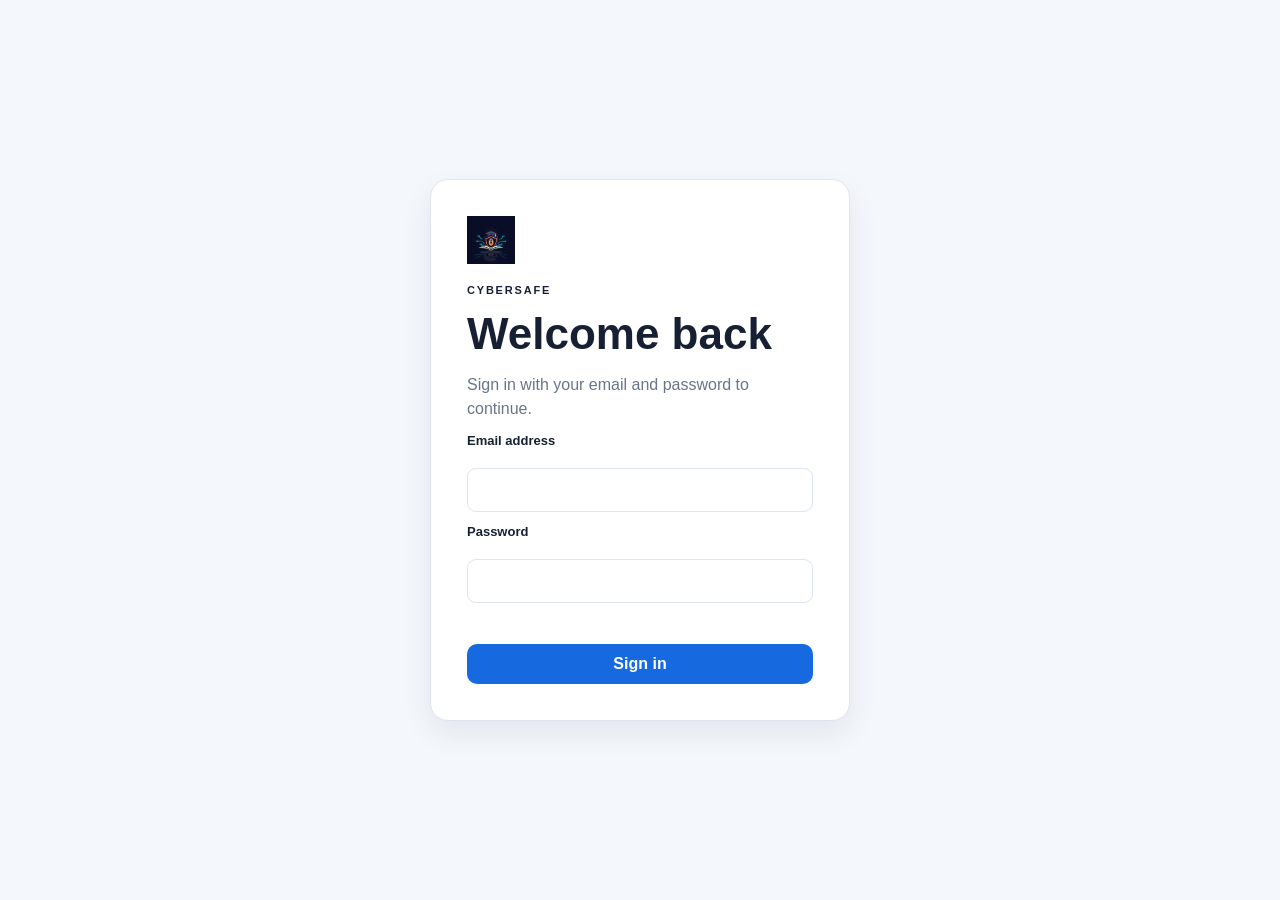
==== commit 4e44d929: "Online mode + new leaderboard" ====
--- a/index.html
+++ b/index.html
@@ -7,10 +7,46 @@
   <title>CyberSafe | Cybersecurity Learning Module</title>
   <link rel="stylesheet" href="css/colors.css">
   <link rel="stylesheet" href="css/style.css">
-  <link rel="stylesheet" href="css/BLASTACTS.css">
+  <link rel="stylesheet" href="css/BLASTGENEROUS.css">
   <link rel="shortcut icon" id="favicon" href="favicon.ico">
 </head>
 <body>
+  <section class="auth-screen" id="authScreen" aria-labelledby="authTitle">
+    <form class="auth-card" id="authForm">
+      <img src="img/icons/cybersecurity_icon.png" alt="" class="auth-logo">
+      <span class="eyebrow">CYBERSAFE</span>
+      <h1 id="authTitle">Welcome back</h1>
+      <p id="authMessage">Sign in with your email and password to continue.</p>
+      <div id="signInFields">
+        <label for="authEmail">Email address</label>
+        <input id="authEmail" name="email" type="email" autocomplete="email" required>
+        <label for="authPassword">Password</label>
+        <input id="authPassword" name="password" type="password" autocomplete="current-password" required>
+      </div>
+      <p class="auth-error" id="authError" role="alert" aria-live="polite"></p>
+      <button type="submit" class="primary-btn" id="authSubmit">Sign in</button>
+      <button type="button" class="primary-btn" id="accountRetry" hidden>Retry loading account</button>
+      <button type="button" class="text-btn" id="accountSignOut" hidden>Sign out</button>
+      <div id="profileSetup" hidden>
+        <label for="profileNickname">Nickname</label>
+        <input id="profileNickname" name="nickname" type="text" autocomplete="nickname" maxlength="40" required disabled>
+        <label for="profileStrand">Strand</label>
+        <select id="profileStrand" name="strand" required disabled>
+          <option value="">Select your strand</option>
+          <option value="STEM">STEM</option>
+          <option value="ICT">ICT</option>
+          <option value="HUMSS">HUMSS</option>
+          <option value="HE">HE</option>
+          <option value="GAS">GAS</option>
+        </select>
+        <label for="profileSection">Section</label>
+        <select id="profileSection" name="section" required disabled>
+          <option value="">Select your section</option>
+        </select>
+        <button type="submit" class="primary-btn" id="profileSubmit">Save profile</button>
+      </div>
+    </form>
+  </section>
   <div class="app-shell">
     <aside class="sidebar" id="sidebar">
 
@@ -173,32 +209,32 @@
             <div class="activity-card beforestartquiz" id="beforeQuiz">
               <h2>Cybersafe Quiz - Module 1</h2>
               <p>Welcome to the CyberSafe Quiz! Test your knowledge of cybersecurity best practices.</p><strong> You need to learn all lessons in module 1 before taking the quiz.</strong>
-              <button class="primary-btn" id="startQuiz" data-module-quiz="1" onclick="startQuiz(1)">Retake Quiz</button>
+              <button class="primary-btn" id="startQuiz" data-module-quiz="1" onclick="startQuiz(1)">Start Quiz</button>
             </div>
             <div class="activity-card beforestartquiz" id="beforeQuiz">
               <h2>Cybersafe Quiz - Module 2</h2>
               <p>Welcome to the CyberSafe Quiz! Test your knowledge of cybersecurity best practices.</p><strong> You need to learn all lessons in module 2 before taking the quiz.</strong>
-              <button class="primary-btn" id="startQuiz" data-module-quiz="2" onclick="startQuiz(2)">Retake Quiz</button>
+              <button class="primary-btn" id="startQuiz" data-module-quiz="2" onclick="startQuiz(2)">Start Quiz</button>
             </div>
             <div class="activity-card beforestartquiz" id="beforeQuiz">
               <h2>Cybersafe Quiz - Module 3</h2>
               <p>Welcome to the CyberSafe Quiz! Test your knowledge of cybersecurity best practices.</p><strong> You need to learn all lessons in module 3 before taking the quiz.</strong>
-              <button class="primary-btn" id="startQuiz" data-module-quiz="3" onclick="startQuiz(3)">Retake Quiz</button>
+              <button class="primary-btn" id="startQuiz" data-module-quiz="3" onclick="startQuiz(3)">Start Quiz</button>
             </div>
             <div class="activity-card beforestartquiz" id="beforeQuiz" >
               <h2>Cybersafe Quiz - Module 4</h2>
               <p>Welcome to the CyberSafe Quiz! Test your knowledge of cybersecurity best practices.</p><strong> You need to learn all lessons in module 4 before taking the quiz.</strong>
-              <button class="primary-btn" id="startQuiz" data-module-quiz="4" onclick="startQuiz(4)">Retake Quiz</button>
+              <button class="primary-btn" id="startQuiz" data-module-quiz="4" onclick="startQuiz(4)">Start Quiz</button>
             </div>
             <div class="activity-card beforestartquiz" id="beforeQuiz">
               <h2>Cybersafe Quiz - Module 5</h2>
               <p>Welcome to the CyberSafe Quiz! Test your knowledge of cybersecurity best practices.</p><strong> You need to learn all lessons in module 5 before taking the quiz.</strong>
-              <button class="primary-btn" id="startQuiz" data-module-quiz="5" onclick="startQuiz(5)">Retake Quiz</button>
+              <button class="primary-btn" id="startQuiz" data-module-quiz="5" onclick="startQuiz(5)">Start Quiz</button>
             </div>
             <div class="activity-card beforestartquiz" id="beforeQuiz">
               <h2>Cybersafe Quiz - Final Boss</h2>
               <p>Welcome to the CyberSafe Quiz! Test your knowledge of cybersecurity best practices.</p><strong> You need to learn all lessons before taking the quiz.</strong>
-              <button class="primary-btn" id="startQuiz" data-final-quiz onclick="startQuiz(false)">Retake Quiz</button>
+              <button class="primary-btn" id="startQuiz" data-final-quiz onclick="startQuiz(false)">Start Quiz</button>
             </div>
           </article>
           
@@ -214,7 +250,7 @@
           <div class="page-header">
             <span class="eyebrow">BEST OVERALL SCORES</span>
             <h1>Leaderboard</h1>
-            <p>See the sample top scores and XP earned by your classmates.</p>
+            <p>Compare the live scores and XP earned by signed-in students.</p>
           </div>
           <div class="leaderboard-grid">
             <article class="panel leaderboard-panel">
@@ -225,12 +261,9 @@
               <div class="leaderboard-table-wrap">
                 <table class="leaderboard-table">
                   <thead>
-                    <tr><th scope="col">Rank</th><th scope="col">Student</th><th scope="col">Grade / Strand</th><th scope="col">Section</th><th scope="col">Score</th></tr>
+                    <tr><th scope="col">Rank</th><th scope="col">Student</th><th scope="col">Strand</th><th scope="col">Section</th><th scope="col">Score</th></tr>
                   </thead>
-                  <tbody>
-                    <tr><td><span class="leaderboard-rank">01</span></td><th scope="row">Nathan</th><td>12 · STEM</td><td>Reliable</td><td class="leaderboard-score">27,992</td></tr>
-                    <tr><td><span class="leaderboard-rank">02</span></td><th scope="row">Juan</th><td>12 · HE</td><td>Innovative</td><td class="leaderboard-score">16,543</td></tr>
-                  </tbody>
+                  <tbody id="blastLeaderboardRows"></tbody>
                 </table>
               </div>
             </article>
@@ -242,17 +275,14 @@
               <div class="leaderboard-table-wrap">
                 <table class="leaderboard-table">
                   <thead>
-                    <tr><th scope="col">Rank</th><th scope="col">Student</th><th scope="col">Grade / Strand</th><th scope="col">Section</th><th scope="col">XP</th></tr>
+                    <tr><th scope="col">Rank</th><th scope="col">Student</th><th scope="col">Strand</th><th scope="col">Section</th><th scope="col">XP</th></tr>
                   </thead>
-                  <tbody>
-                    <tr><td><span class="leaderboard-rank">01</span></td><th scope="row">Cheska</th><td>12 · ICT</td><td>Modest</td><td class="leaderboard-score">2,122</td></tr>
-                    <tr><td><span class="leaderboard-rank">02</span></td><th scope="row">Nicole</th><td>12 · HUMSS</td><td>Obedient</td><td class="leaderboard-score">1,921</td></tr>
-                  </tbody>
+                  <tbody id="xpLeaderboardRows"></tbody>
                 </table>
               </div>
             </article>
           </div>
-          <p class="leaderboard-note">Sample leaderboard data for display only.</p>
+          <p class="leaderboard-note" id="leaderboardStatus" aria-live="polite">Leaderboard loads after sign-in.</p>
         </section>
 
         <section class="page" id="password">
@@ -320,6 +350,8 @@
           <div class="page-header"><span class="eyebrow">PREFERENCES</span><h1>Settings</h1><p>Customize the prototype experience.</p></div>
           <div class="panel settings-panel">
             <div class="setting-row"><div><strong>Theme</strong><span>Choose the appearance of CyberSafe.</span></div><select id="themeSelect"><option value="system">System</option><option value="light">Light</option><option value="dark">Dark</option></select></div>
+            <div class="setting-row"><div><strong>Graphics quality</strong><span>Adjust visual effects for your device.</span></div><select id="graphicsQualitySelect" aria-label="Graphics quality"><option value="low">Low</option><option value="medium">Medium</option><option value="high">High</option></select></div>
+            <div class="setting-row"><div><strong>Student profile</strong><span id="studentProfileSummary">Profile not set</span><span id="signedInEmail">Signed in</span></div><button type="button" class="danger-btn" id="signOut">Sign out</button></div>
             <div class="setting-row"><div><strong>Reset prototype data</strong><span>Clear lessons, quiz scores, experience, and activity.</span></div><button class="danger-btn" id="resetData">Reset Data</button></div>
           </div>
         </section>
@@ -466,7 +498,7 @@
             <div class="blastLog" id="blastLog">
               <input type="checkbox" id="showLogs">
             <span> Show Logs</span> 
-            <h3 id="levelDisplay">Project Codename BLAST-GENEROUS (a.k.a HYPE BLAST)</h3>
+            <h3 id="levelDisplay">HYPE BLAST</h3>
             
             
             <h4 id="pieceinf"></h4>
@@ -529,6 +561,10 @@
   <div id="overlay"></div>
   <div id="toast" class="toast"></div>
   <!-- CyberSafe JS -->
+   <script src="https://www.gstatic.com/firebasejs/10.14.1/firebase-app-compat.js"></script>
+   <script src="https://www.gstatic.com/firebasejs/10.14.1/firebase-auth-compat.js"></script>
+   <script src="https://www.gstatic.com/firebasejs/10.14.1/firebase-firestore-compat.js"></script>
+   <script src="https://www.gstatic.com/firebasejs/10.14.1/firebase-database-compat.js"></script>
    <script src="js/password_gen.js"></script>
    <script src="js/data/module1.js"></script>
    <script src="js/data/module2.js"></script>
@@ -569,7 +605,6 @@
             }
         });
     </script>
-  <script src="js/data/lessons.js"></script>
   <script src="js/lesson.js"></script>
   <script src="js/otherinteractivity/wordhunt.js"></script>
   <script src="js/data/tips.js"></script>
--- a/css/style.css
+++ b/css/style.css
@@ -16,6 +16,70 @@
     background: var(--bg);
     overscroll-behavior: none; 
     overflow: hidden;
+}
+.auth-screen {
+    position: fixed;
+    inset: 0;
+    z-index: 100;
+    display: grid;
+    place-items: center;
+    padding: 20px;
+    background: var(--bg);
+}
+body.authenticated .auth-screen {
+    display: none;
+}
+.auth-card {
+    display: grid;
+    gap: 12px;
+    width: min(100%, 420px);
+    padding: 36px;
+    border: 1px solid var(--border);
+    border-radius: var(--radius);
+    background: var(--surface);
+    box-shadow: var(--shadow);
+}
+#signInFields,
+#profileSetup {
+    display: grid;
+    gap: 12px;
+}
+#signInFields[hidden],
+#profileSetup[hidden] {
+    display: none;
+}
+.auth-logo {
+    width: 48px;
+    height: 48px;
+    margin-bottom: 8px;
+    object-fit: contain;
+}
+.auth-card h1,
+.auth-card p {
+    margin: 0;
+}
+.auth-card label {
+    font-weight: 650;
+}
+.auth-card input,
+.auth-card select {
+    width: 100%;
+    padding: 12px;
+    border: 1px solid var(--border);
+    border-radius: 9px;
+    background: var(--surface);
+    color: var(--text);
+}
+.auth-card .auth-error {
+    min-height: 1.25em;
+    color: var(--danger);
+    font-size: 13px;
+}
+.auth-card .text-btn {
+    justify-self: center;
+}
+body:not(.authenticated) .app-shell {
+    visibility: hidden;
 }
 button, input, select { 
     font: inherit; 
@@ -326,6 +390,11 @@
     background: #ffecec; 
     color: var(--danger); 
 }
+.dark .danger-btn{
+    background: #130707; 
+    color: rgb(245, 172, 172); 
+
+}
 .full { 
     width: 100%; 
     margin-top: 16px; 
@@ -931,6 +1000,34 @@
     color: var(--text); 
     padding: 10px; 
     border-radius: 9px; 
+}
+
+body[data-graphics-quality="low"] {
+    --shadow: none;
+}
+body[data-graphics-quality="low"] .sidebar,
+body[data-graphics-quality="low"] .topbar {
+    backdrop-filter: none;
+}
+body[data-graphics-quality="low"] .hero video {
+    display: none;
+}
+body[data-graphics-quality="low"] .hero div * {
+    opacity: 1;
+}
+body[data-graphics-quality="low"] *,
+body[data-graphics-quality="low"] *::before,
+body[data-graphics-quality="low"] *::after {
+    animation-duration: 0.01ms !important;
+    transition-duration: 0.01ms !important;
+    scroll-behavior: auto !important;
+}
+body[data-graphics-quality="high"] {
+    --shadow: 0 16px 40px rgba(25, 44, 75, .16);
+}
+body[data-graphics-quality="high"] .sidebar,
+body[data-graphics-quality="high"] .topbar {
+    backdrop-filter: blur(18px);
 }
 
 .toast {
--- a/css/BLASTGENEROUS.css
+++ b/css/BLASTGENEROUS.css
@@ -0,0 +1,508 @@
+/* HYPE BLAST x CyberSafe collab*/
+
+.game-content{
+    color: var(--text);
+}
+
+#gameCanvas {
+    position: fixed;
+    background-color: var(--surface);
+    border: 2px solid var(--border);
+    z-index: 0;
+    left: 5%;
+    top:50%;
+    transform: translateY(-50%);
+    z-index: 50;
+}
+#pieceSelection {
+    margin-top: 10px;
+    z-index: 1;
+    position: fixed;
+    bottom: 5%;
+    right: 5%;
+    z-index: 50;
+}
+#explosionCanvas {
+    position: fixed;
+    top: 0;
+    left: 0;
+    width: 100vw;
+    height: 100vh;
+    pointer-events: none;
+    z-index: 1000;
+    display: block;
+}
+.particle {
+    position: absolute;
+    width: 10px; /* Particle size */
+    height: 10px; /* Particle size */
+    pointer-events: none; /* Particles should not block clicks */
+    opacity: 1;
+}
+.userlayout {
+    display: grid;
+    grid-template-areas:
+        'playerhighicon playerhighname'
+        'playerhighicon deschighplayer';
+    background-color: #121233;
+    padding: 12px;
+    color: black;
+    border-radius: 6px;
+    color: white;
+    border: 2px solid lightblue;
+    margin: 8px;
+}
+.pieceCanvas {
+    cursor: pointer;
+}
+.scorebox{
+    position: fixed;
+    right: 5%;
+    top:  5%;;
+    text-align: right;
+    z-index: 58;
+}
+#scoreDisplay{
+    font-weight: bold;
+    font-size: 32px;
+}
+.game-content{
+    display: none;
+}
+#comboDisplay{
+    font-size: 16px;
+}
+.top-placed{
+    grid-area: playrtopplaced;
+}
+.playericon{
+    grid-area: playerhighicon;
+    margin-right: 8px;;
+}
+.playername{
+    grid-area: playerhighname;
+    font-weight: bold;
+}
+.playerscore{
+    grid-area: playerhighscore;
+}
+.descplayer{
+    grid-area: deschighplayer;
+    font-size: 0.8rem;
+}
+.playerhighscore{
+    font-size: 8px;
+    width: 200px;
+    display: grid;
+    grid-template-areas: 'playrtopplaced playerhighicon playerhighname playerhighscore'
+     'playrtopplaced playerhighicon deschighplayer playerhighscore';
+    align-items: center;
+    grid-template-columns: 1fr 1fr 6fr 1fr;
+    margin-top: 10px;
+
+}
+#scorehighlight_pc{
+    display: none;
+    position: fixed;
+    right: 5%;
+    top: 50%;
+    transform: translateY(-50%);
+    background: rgba(255,255,255,0.1);
+    padding: 15px;
+    border-radius: 8px;
+}
+#scorehighlight_pc header{
+    font-size: 8px;
+    display: flex;
+    justify-content: space-between;;
+    align-items: end;
+    padding-bottom:4px;
+    box-sizing: content-box;
+    border-bottom: 1px solid black;
+    margin-bottom: 4px;
+
+}
+#scorehighlight_pc header h1{
+    margin: 0 4px;
+}
+#overall-user{
+    color: rgba(255,255,255,0.8);
+}
+#overall-players{
+    font-size: 18px;
+    font-weight: 600;
+    color: white;
+}
+.intro{
+    display: flex;
+    flex-direction: column;
+}
+.intro header{
+    display: flex;
+    align-items: center;
+    gap: 1rem;
+    padding: 0.5rem 1rem;
+    background: rgba(0,0,0,0.5);
+}
+.title{
+    font-size: 2.5rem;
+}
+.menus{
+    flex-grow: 1;
+    position: relative;
+}
+
+/* navigation list */
+.menus ul {
+    list-style: none;
+    display: flex;
+    gap: 1rem;
+    margin: 0;
+    padding: 0;
+}
+
+.menus li a {
+    color: #fff;
+    text-decoration: none;
+    padding: 0.5rem 1rem;
+    background: rgba(255,255,255,0.1);
+    border-radius: 4px;
+    transition: background-color 0.2s;
+    display: block;
+}
+
+/* hamburger toggle for small screens */
+.menu-toggle {
+    display: none;
+    background: none;
+    border: none;
+    color: #fff;
+    font-size: 1.5rem;
+    cursor: pointer;
+    padding: 0.5rem;
+}
+#subtag{
+    position: absolute;
+    top: 8%;
+    right: 5%;
+    background-color: rgba(255,255,255,0.08);
+    padding: 8px;
+    font-size: 0.6rem;
+    border-radius: 4px;
+}
+.quest{
+    position: fixed;
+    z-index: 59;
+    top: 50%;
+    left: 50%;
+    transform: translate(-50%,-50%);
+    padding: 19px;
+    background-color: var(--bg);
+    color: var(--text);
+    border-top: 1px solid rgba(255,255,255,0.1);
+    border-radius: 8px;
+    width: 75%;
+    transition: all  0.2s ease;
+
+}
+
+.overlay{
+    position: fixed;
+    top: 0;
+    left: 0;
+    width: 100%;
+    height: 100vh;
+    backdrop-filter: blur(25px);
+    z-index: 59;
+    transition: all 0.2s ease;
+}
+.overlay.hide{
+    backdrop-filter: blur(0px);
+    z-index: -1;
+}
+#quest-title{
+    font-weight: 400;
+    margin: 12px 0;
+}
+
+.quiz-scenario,
+.quiz-feedback{
+    margin: 8px 0;
+    line-height: 1.5;
+}
+
+.quiz-scenario{
+    color: rgba(255,255,255,0.75);
+}
+
+.quiz-feedback.correct{
+    color: #040e04;
+}
+
+.quiz-feedback.wrong{
+    color: #1f1111;
+}
+.dark .quiz-feedback.correct{
+    color: #9fffa0;
+}
+
+.dark .quiz-feedback.wrong{
+    color: #ff9999;
+}
+
+.quiz-feedback{
+    font-weight: 600;
+}
+
+.quest-score-footer{
+    display: flex;
+    justify-content: space-between;
+    gap: 12px;
+    margin-top: 14px;
+    padding-top: 12px;
+    border-top: 1px solid var(--border);
+    color: rgba(0,0,0,0.8);
+    font-size: 0.9rem;
+}
+.dark .quest-score-footer{
+    color: rgba(255,255,255,0.8);
+}
+.quest-score-footer strong{
+    color: #000;
+}
+.dark .quest-score-footer strong {
+    color: #fff;
+
+}
+
+#questScorePoints{
+    color: #9fffa0;
+    font-weight: 700;
+    text-align: right;
+}
+
+@keyframes ripple-correct {
+    from {
+        background-color: inherit;
+    }
+    to {
+        background-color: #00aa00;
+    }
+}
+
+@keyframes ripple-wrong {
+    from {
+        background-color: inherit;
+    }
+    to {
+        background-color: #aa0000;
+    }
+}
+
+.quest-option {
+    position: relative;
+    display: block;
+    width: 100%;
+    padding: 8px 24px;
+    text-align: left;
+    margin: 8px 0;
+    border: 1px solid var(--border);
+    border-radius: 6px;
+    background-color: #efefff;
+    color: black;
+    transition: all 0.3s ease;
+    overflow: hidden;
+}
+
+.dark .quest-option{
+    background-color: #0e0e10;
+    color: white;
+}
+
+.quest-option::before{
+    content: '';
+    position: absolute;
+    width: 0%;
+    height: 0%;
+    z-index: -1;
+    top: 50%;
+    left: 50%;
+    transform: translate(-50%,-50%);
+    border-radius: inherit;
+}
+
+
+/* Mobile touch feedback */
+
+
+/* Correct answer - Green with ripple */
+.quest-option.correct {
+    background-color: #00aa00;
+    border-color: #00ff00;
+    color: #ffffff;
+    animation: ripple-correct 0.6s ease-out;
+}
+
+/* Wrong answer - Red with ripple */
+.quest-option.wrong {
+    background-color: #aa0000;
+    border-color: #ff0000;
+    color: #ffffff;
+    animation: ripple-wrong 0.6s ease-out;
+}
+
+.quest-options{
+    margin: 12px;
+}
+.intro{
+    height: 100vh;  
+}
+.intro main{
+    display: grid;
+    grid-template-columns: 1fr 1fr;
+    flex-grow: 1;
+    justify-content: center;
+    align-items: center;
+}
+.btn{
+    grid-column: 1/3;
+    position: relative;
+}
+.btn *{
+    position: relative;
+    left: 50%;
+    top:0;
+    transform: translateX(-50%);
+    text-align: center;
+}
+
+.animateintro{
+    display: flex;
+    justify-content: center;
+    align-items: center;
+}
+.gameinfo{
+    padding: 42px;
+}
+table, th, td{
+    text-wrap: nowrap;
+    font-size: 18px;
+    padding: 8px;
+}
+#highScore{
+    background-color:#ffff00;
+    color:black;
+    padding: 6px 12px;
+    margin: auto;
+    font-weight: bold;
+    text-wrap: nowrap;
+    width: min-content
+}
+.game-over{
+    border-radius: 12px;
+    position: fixed;
+    top: 50%;
+    left: 50%;
+    transform: translate(-50%,-50%);
+    padding: 16px 32px;
+    background-color: var(--bg);
+    color: var(--text);
+    border-top: 1px solid rgba(255,255,255,0.1);
+    transition: all 0.3s ease;
+    z-index: 60;
+}
+
+.game-over-xp{
+    color: var(--text);
+    font-weight: 700;
+}
+
+table td{
+    text-align: center;
+}
+table{
+    
+    background-color: var(--surface);
+    margin: 8px;
+
+}
+.blastLog{
+    position: fixed;
+    top: 0;
+    z-index: 52;
+}
+@media (max-width: 600px) {
+    #gameCanvas {
+        width: 90vw;
+        height: 90vw;
+    }
+    .scorebox{
+        width: 100vw;
+        text-align: center;
+        right:0;
+    }
+    #pieceSelection{
+        right: 0;
+        width: 100%;
+        bottom: 10%;
+        display: flex;
+        justify-content: center;
+        align-items: center;
+    }
+    .intro main{
+        display: flex;
+        flex-direction: column;
+    }
+    .gameinfo{
+        flex-grow:1;
+    }
+    .btn{
+        flex-grow:1;
+    }
+    .game-over{
+        width: 100%;
+        border-radius: 0;
+        display: flex;
+        flex-direction: column;
+        padding: 14px 26px;
+        text-align: center;
+    }
+    .game-over button{
+        margin: 11px 16px;
+    }
+    .quest{
+        width: 95%;
+    }
+}
+.quest.hide,.game-over.hide{
+    top: 150%;
+}
+@media (hover: hover) {
+        
+    .quest-option:hover{
+        color: black;
+        background-color: #c7eaff;
+    }
+    .dark .quest-option:hover{
+        color: white;
+        background-color: #1e2a31;
+    }
+}
+.close-lay .close-card{
+    background-color: none;
+    margin: 8px;
+}
+.close-lay{
+    position: fixed;
+    top: 5%;
+    z-index: 53;
+    left: 5%;
+    background: var(--surface);
+    border-radius: 50%;
+}
+@media (hover: none) and (pointer: coarse) {
+    .quest-option:active {
+        background-color: #1e2a31;
+        transform: scale(0.98);
+    }
+}
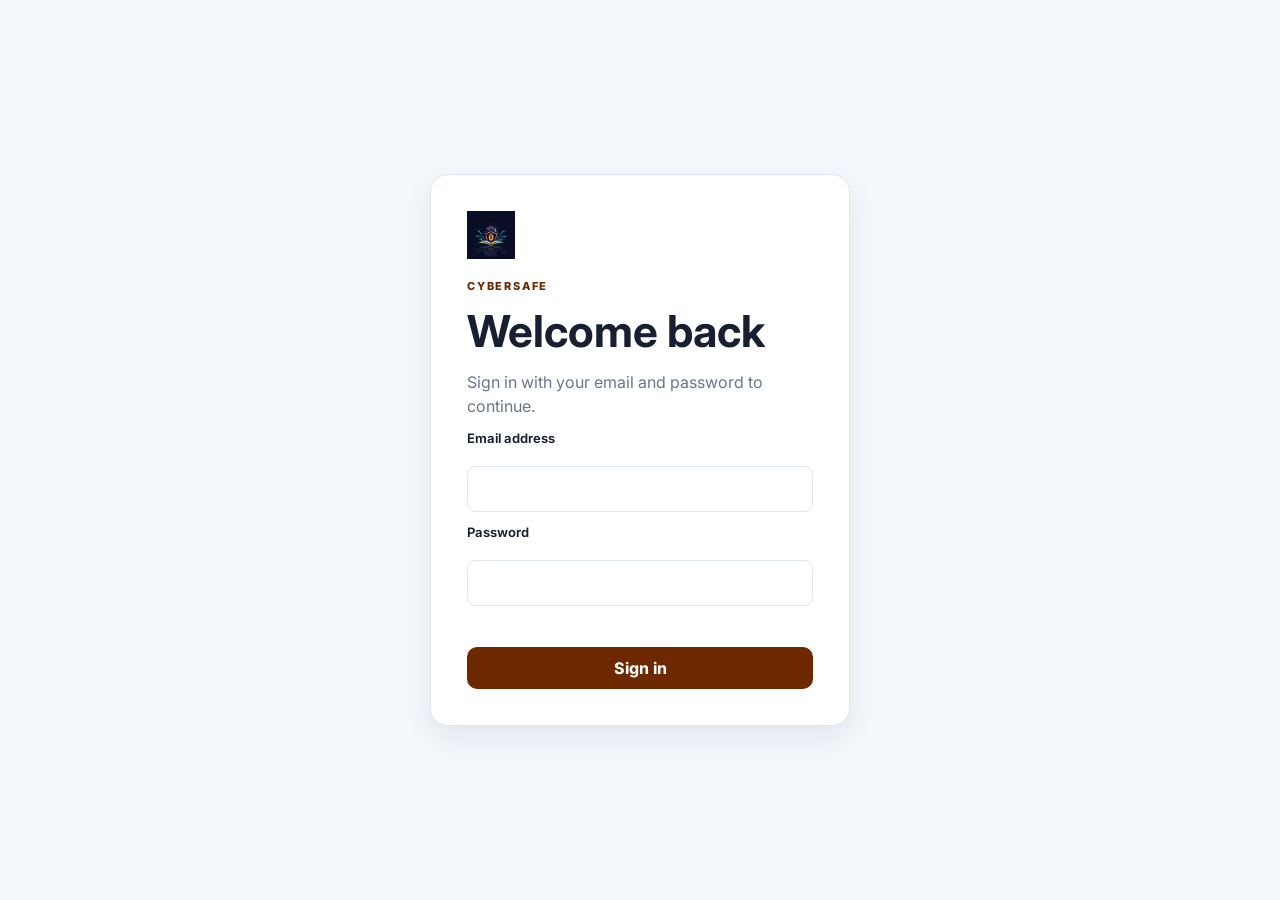
==== commit 34a01398: "update" ====
--- a/index.html
+++ b/index.html
@@ -83,7 +83,7 @@
       <header id="topbar" class="topbar">
         <div id="navbar"></div>
         <div class="headbar">
-          <button class="menu-btn" id="menuBtn" aria-label="Open menu">☰</button>
+          <img class="menu-btn" id="menuBtn" src="img/vector/more-nav.svg">
           <div class="breadcrumb" id="breadcrumb">Dashboard</div>
           <div class="top-actions">
             <div class="flexy-layout">
@@ -650,11 +650,27 @@
       <script src="js/loadcanvas.js"></script>
     <!-- Quiz -->
     <script src="js/quiz.js"></script>
-      <script src="localQuiz/mixed.js"></script>
-      <script src="localQuiz/mod1.js"></script>
-    <script src="localQuiz/mod2.js"></script>
-    <script src="localQuiz/mod3.js"></script>
-    <script src="localQuiz/mod4.js"></script>
-    <script src="localQuiz/mod5.js"></script>
+    <svg style="display: none">
+      <!-- Liquid Glass by DaftPlug https://freefrontend.com/css-liquid-glass/#2026-02-05-liquid-glass-effect-l-->
+  <filter id="container-glass" x="0%" y="0%" width="100%" height="100%">
+    <feTurbulence type="fractalNoise" baseFrequency="0.008 0.008" numOctaves="2" seed="92" result="noise" />
+    <feGaussianBlur in="noise" stdDeviation="0.02" result="blur" />
+    <feDisplacementMap in="SourceGraphic" in2="blur" scale="77" xChannelSelector="R" yChannelSelector="G" />
+  </filter>
+  <filter id="btn-glass" primitiveUnits="objectBoundingBox">
+    <feImage href="[data-uri]" x="0" y="0" width="1" height="1" result="map"></feImage>
+    <feGaussianBlur in="SourceGraphic" stdDeviation="0.02" result="blur"></feGaussianBlur>
+    <feDisplacementMap id="disp" in="blur" in2="map" scale="1" xChannelSelector="R" yChannelSelector="G" />
+    </feDisplacementMap>
+  </filter>
+</svg>
+
+
+
+
+
+
+
+
 </body>
 </html>
--- a/css/colors.css
+++ b/css/colors.css
@@ -6,8 +6,8 @@
     --text: #172033;
     --muted: #69758a;
     --border: #dfe5ee;
-    --primary: #1769e0;
-    --primary-2: #0e4fae;
+    --primary: #fee4c3;
+    --primary-2: #fdb398;
     --success: #16845b;
     --success-2: #006e25;
     --danger: #c93636;
@@ -17,17 +17,19 @@
     --primary-text: #6d2800;
 }
 body.dark {
-    --bg: #10151d; 
-    --surface: #171e28; 
-    --surface-frosted: rgba(23, 30, 40, 0.8);
-    --surface-2: #202a37; 
+    --bg: #07060b; 
+    --surface: #04080f; 
+    --surface-frosted: rgba(8, 12, 16, 0.8);
+    --surface-2: #202a37;
     --text: #eef3fa;
     --muted: #9aa8ba; 
-    --border: #2b3747; 
+    --border: #1f2630; 
     --shadow: 0 12px 30px rgba(0,0,0,.18);
     --success: #7cff78;
     --success-2: #16845b;
     --danger: #d84c4c;
     --danger-2: #a84c4c;
     --primary-text: #ffb68d;
+    --primary: #55360d;
+    --primary-2: #472011;
 }
--- a/css/style.css
+++ b/css/style.css
@@ -1,3 +1,7 @@
+@font-face {
+    font-family: 'Inter';
+    src: url("../font/Inter/Inter-VariableFont_opsz\,wght.ttf");
+}
 * { 
     box-sizing: border-box; 
     -webkit-tap-highlight-color: transparent;
@@ -11,7 +15,7 @@
 }
 body {
     margin: 0;
-    font-family: Inter, "Segoe UI", Arial, sans-serif;
+    font-family: 'Inter';
     color: var(--text);
     background: var(--bg);
     overscroll-behavior: none; 
@@ -180,7 +184,7 @@
 .progress-fill { 
     height: 100%; 
     width: 0; 
-    background: var(--primary); 
+    background: #16a34a; 
     border-radius: inherit; 
     transition: width .3s ease;
 }
@@ -231,10 +235,11 @@
     border: 0; 
     background: transparent; 
     font-size: 22px; 
+    width: 30px;
+    height: 30px;
 }
 
 .content { 
-    max-width: 1280px; 
     margin: auto; 
     padding: 34px; 
     overflow-y: auto;
@@ -367,6 +372,11 @@
     font-weight: 750;
 }
 .primary-btn { 
+    background: var(--primary-text); 
+    color: white; 
+}
+.dark .primary-btn{
+    
     background: var(--primary); 
     color: white; 
 }
@@ -383,7 +393,7 @@
 }
 .text-btn { 
     background: transparent; 
-    color: var(--primary); 
+    color: var(--primary-text); 
     padding-left: 0;
 }
 .danger-btn { 
@@ -573,7 +583,7 @@
     box-shadow: var(--shadow);
  }
 .lesson-number { 
-    color: var(--primary); 
+    color: var(--primary-text); 
     font-size: 12px; 
     font-weight: 800; 
 }
@@ -744,7 +754,7 @@
 }
 .quiz-best-score-fill {
     height: 100%;
-    background: var(--primary);
+    background: #16a34a;
     border-radius: inherit;
     transition: width .3s ease;
 }
@@ -953,6 +963,11 @@
     opacity: 1; 
     background: #fff4c8; 
     color: #765b00; 
+}
+.dark .badge-item.unlocked { 
+    opacity: 1; 
+    background: #765b00; 
+    color: #fff4c8; 
 }
 .activity-panel { 
     margin-top: 18px; 
@@ -1053,14 +1068,10 @@
 }
 
 body.dark .topbar { 
-    background: rgba(23,30,40,.9); 
+    background: rgba(3,8,16,.9); 
 }
 body.dark .nav-item:hover, body.dark .nav-item.active { 
     background: #1e3557; 
-}
-body.dark .hero .primary-btn { 
-    background: #eef3fa; 
-    color: #164f9c; 
 }
 body.dark .notice { 
     background: #3b321a; 
@@ -1119,9 +1130,6 @@
     backdrop-filter: blur(8px) brightness(0.8);
     animation: overlay-animationOut 0.4s ease-in reverse;
 }
-.dark .menu-btn{
-    filter: invert(100%);
-}
 .dark .answer.correct{
     color: white;
     background: #16845b;
@@ -1142,10 +1150,13 @@
     right: 5%;
     top: 5%;
     cursor: pointer;
-    background-color: var(--surface-2);
-    padding: 8px;
-    border-radius: 10%;
+    background-color: var(--primary);
+    padding: 15px;
     transition: transform 0.2s ease;
+}
+.dark .autoplay-btn{
+    background-color: white;
+    filter: invert(100%);
 }
 .autoplay-btn:hover{
     transform: scale(1.1);
@@ -1772,7 +1783,7 @@
 }
 
 .eyebrow {
-  color: var(--blue);
+  color: var(--primary-text);
   font-size: 11px;
   font-weight: 800;
   letter-spacing: 1.8px;
@@ -2221,11 +2232,11 @@
     place-items: center;
     border-radius: 9px;
     background: var(--surface-2);
-    color: var(--primary);
+    color: var(--primary-text);
     font-weight: 800;
 }
 .leaderboard-score {
-    color: var(--primary);
+    color: var(--primary-text);
     font-weight: 800;
     text-align: right;
 }
@@ -2239,4 +2250,72 @@
     .leaderboard-grid {
         grid-template-columns: 1fr;
     }
-}+}
+
+body[data-graphics-quality="low"] .stat-card:nth-child(1) .stat-icon{
+    animation: none;
+}
+body[data-graphics-quality="low"] .stat-card:nth-child(2) .stat-icon{
+    animation: none;
+}
+body[data-graphics-quality="low"] .stat-card:nth-child(3) .stat-icon{
+    animation: none;
+}
+body[data-graphics-quality="low"] .stat-card:nth-child(4) .stat-icon{
+    animation: none;
+}
+body[data-graphics-quality="low"] .stat-card:nth-child(5) .stat-icon{
+    animation: none;
+}
+
+body[data-graphics-quality="high"] .menu-btn {
+    width: 50px;
+    height: 50px;
+    margin: 22px 10px;
+    padding: 10px;
+    background-color: rgba(220, 220, 220, 0.5);
+    border-radius: 50%;
+    -webkit-backdrop-filter:  url(#btn-glass);
+            backdrop-filter:  url(#btn-glass);
+    filter: drop-shadow(0 0 3px var(--shadow));
+}
+
+body[data-graphics-quality="high"] .flexy-layout{
+    background-color: rgba(238, 243, 248, 0.3);
+    -webkit-backdrop-filter:  url(#container-glass);
+            backdrop-filter:  url(#container-glass);
+}
+body[data-graphics-quality="high"].dark .flexy-layout{
+    background-color: rgba(4, 8, 15, 0.3);
+}
+body[data-graphics-quality="high"].dark .menu-btn{
+    background-color: rgba(40, 40, 40, 0.5);
+}
+@media (max-width: 680px) {
+body[data-graphics-quality="high"] .headbar{
+    height: auto;
+}
+    
+}
+
+body[data-graphics-quality="high"] .hero .primary-btn{
+    background: rgba(255,255,255,0.2);
+    text-shadow: 0 0 3px rgba(0,0,0,0.5);
+    color: white;
+    -webkit-backdrop-filter:  url(#container-glass);
+            backdrop-filter:  url(#container-glass);
+}
+
+body[data-graphics-quality="high"] .headbar{
+    height: 95px;
+}
+body[data-graphics-quality="high"] .topbar{
+    background: linear-gradient(to bottom,rgba(212, 222, 238, 0.9),rgba(0,0,0,0));
+    backdrop-filter: none;
+    border-bottom: none;
+}
+
+body[data-graphics-quality="high"].dark .topbar{
+    background: linear-gradient(to bottom,rgba(3,8,16,.9),rgba(0,0,0,0));
+}
+
